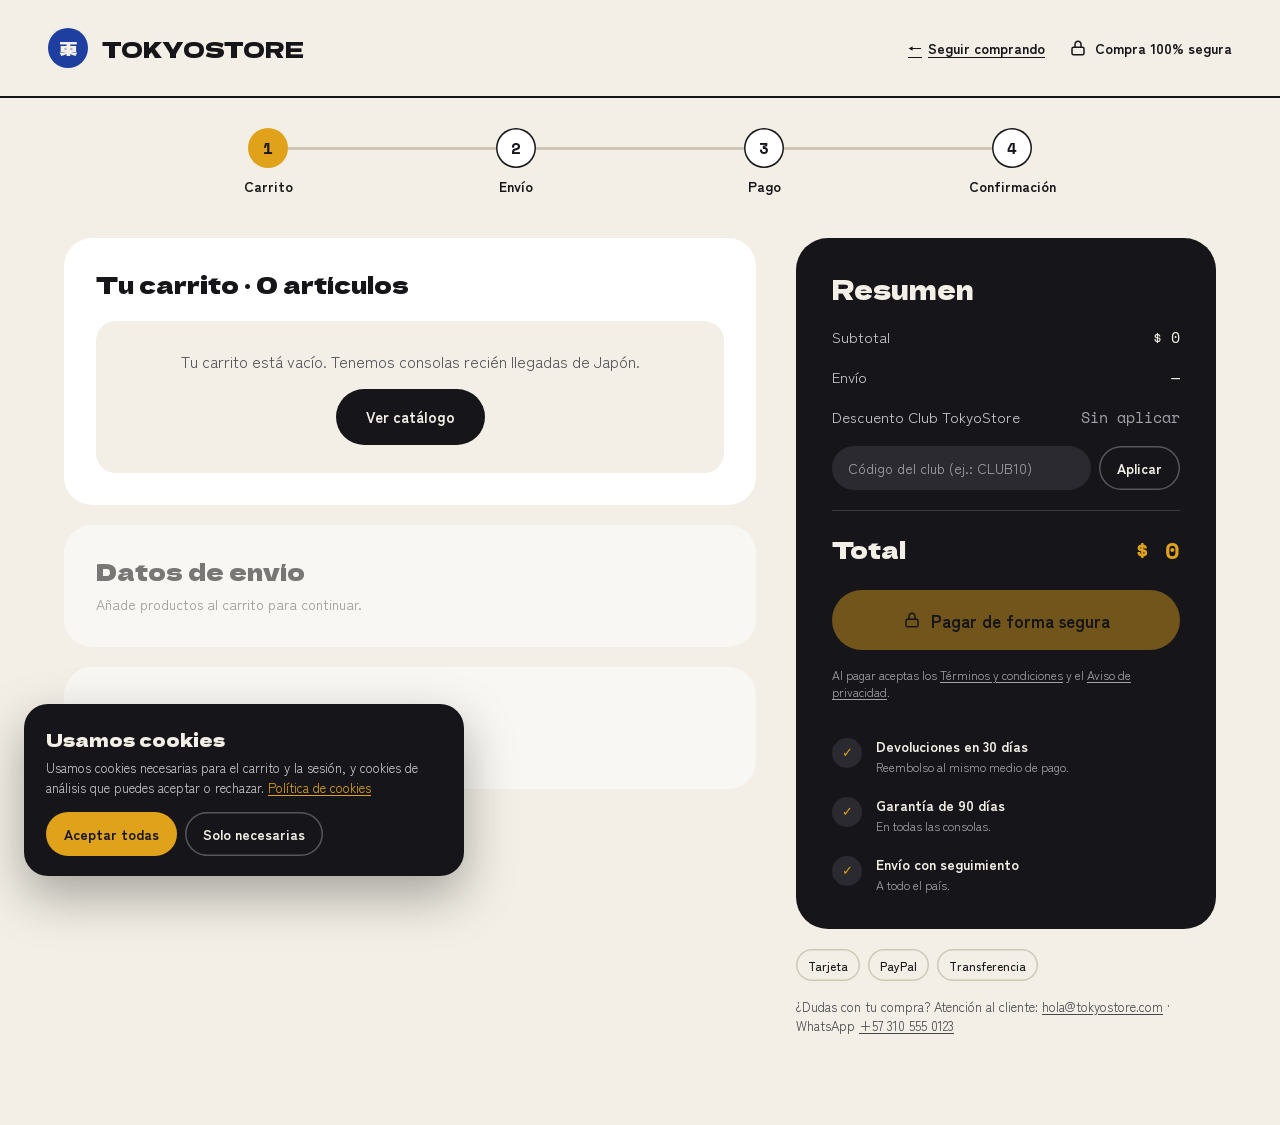
==== carrito.html @ 381a0650 "TokyoStore: sitio web a partir del diseño de Figma Páginas de inicio, producto, carrito con pago en " ====
<!doctype html>
<html lang="es-CO">
<head>
<meta charset="utf-8">
<meta name="viewport" content="width=device-width, initial-scale=1">
<title>Carrito y pago seguro · TokyoStore</title>
<meta name="description" content="Revisa tu carrito y paga de forma segura con tarjeta, PayPal o transferencia.">
<meta name="theme-color" content="#F3EFE6">
<meta property="og:title" content="Carrito y pago seguro · TokyoStore">
<meta property="og:description" content="Revisa tu carrito y paga de forma segura con tarjeta, PayPal o transferencia.">
<meta property="og:type" content="website">
<meta property="og:locale" content="es_CO">
<link rel="icon" href="assets/img/favicon.svg" type="image/svg+xml">
<link rel="preconnect" href="https://fonts.googleapis.com">
<link rel="preconnect" href="https://fonts.gstatic.com" crossorigin>
<link rel="stylesheet" href="https://fonts.googleapis.com/css2?family=Dela+Gothic+One&family=Space+Mono:wght@400;700&family=Zen+Kaku+Gothic+New:wght@400;500;700&display=swap">
<link rel="stylesheet" href="assets/css/styles.css">
<script src="assets/js/data.js" defer></script>
<script src="assets/js/app.js" defer></script>
<script src="assets/js/checkout.js" defer></script>

</head>
<body data-page="carrito">
<a class="skip-link" href="#main">Saltar al contenido</a>
<svg xmlns="http://www.w3.org/2000/svg" style="display:none" aria-hidden="true">
<symbol id="i-bolt" viewBox="0 0 28 28"><path d="M15.1667 2.3335L4.66666 16.3335H12.8333L11.6667 25.6668L22.1667 11.6668H14L15.1667 2.3335Z" stroke="currentColor" stroke-width="2.33333" stroke-linecap="round" stroke-linejoin="round"/></symbol>
<symbol id="i-camera" viewBox="0 0 34 34"><path d="M5.66663 11.3333H9.91663L12.75 7.08325H21.25L24.0833 11.3333H28.3333V26.9166H5.66663V11.3333Z" stroke="currentColor" stroke-width="2.26667" stroke-linecap="round" stroke-linejoin="round"/>
<path d="M17 24.0833C20.1297 24.0833 22.6667 21.5463 22.6667 18.4167C22.6667 15.2871 20.1297 12.75 17 12.75C13.8704 12.75 11.3334 15.2871 11.3334 18.4167C11.3334 21.5463 13.8704 24.0833 17 24.0833Z" stroke="currentColor" stroke-width="2.26667" stroke-linecap="round" stroke-linejoin="round"/></symbol>
<symbol id="i-card" viewBox="0 0 24 24"><path d="M20 5H4C2.89543 5 2 5.89543 2 7V17C2 18.1046 2.89543 19 4 19H20C21.1046 19 22 18.1046 22 17V7C22 5.89543 21.1046 5 20 5Z" stroke="currentColor" stroke-width="2" stroke-linecap="round" stroke-linejoin="round"/>
<path d="M2 10H22" stroke="currentColor" stroke-width="2" stroke-linecap="round" stroke-linejoin="round"/></symbol>
<symbol id="i-cart" viewBox="0 0 22 22"><path d="M2.75 3.66666H4.58333L6.78333 13.9333C6.82619 14.1435 6.94139 14.332 7.10888 14.466C7.27637 14.6 7.48555 14.671 7.7 14.6667H16.3167C16.5311 14.671 16.7403 14.6 16.9078 14.466C17.0753 14.332 17.1905 14.1435 17.2333 13.9333L19.25 7.33333H5.68333" stroke="currentColor" stroke-width="1.83333" stroke-linecap="round" stroke-linejoin="round"/>
<path d="M8.25001 19.6167C8.95877 19.6167 9.53334 19.0421 9.53334 18.3333C9.53334 17.6246 8.95877 17.05 8.25001 17.05C7.54124 17.05 6.96667 17.6246 6.96667 18.3333C6.96667 19.0421 7.54124 19.6167 8.25001 19.6167Z" stroke="currentColor" stroke-width="1.83333" stroke-linecap="round" stroke-linejoin="round"/>
<path d="M16.5 19.6167C17.2088 19.6167 17.7833 19.0421 17.7833 18.3333C17.7833 17.6246 17.2088 17.05 16.5 17.05C15.7912 17.05 15.2167 17.6246 15.2167 18.3333C15.2167 19.0421 15.7912 19.6167 16.5 19.6167Z" stroke="currentColor" stroke-width="1.83333" stroke-linecap="round" stroke-linejoin="round"/></symbol>
<symbol id="i-chat" viewBox="0 0 24 24"><path d="M21 11.9997C21.001 13.5801 20.5859 15.1328 19.7964 16.5018C19.0069 17.8707 17.8708 19.0077 16.5025 19.7983C15.1342 20.5889 13.5818 21.0053 12.0014 21.0055C10.4211 21.0058 8.8686 20.5899 7.5 19.7997L3 20.9997L4.2 16.4997C3.51175 15.3041 3.10757 13.9663 3.0187 12.5895C2.92983 11.2128 3.15864 9.83412 3.68745 8.55992C4.21627 7.28571 5.03093 6.15014 6.0685 5.24092C7.10608 4.3317 8.33878 3.67318 9.67138 3.31623C11.004 2.95929 12.4008 2.91347 13.7539 3.18232C15.1071 3.45118 16.3803 4.0275 17.4752 4.86677C18.5701 5.70604 19.4574 6.78579 20.0686 8.0226C20.6798 9.25941 20.9985 10.6202 21 11.9997Z" stroke="white" stroke-width="2" stroke-linecap="round" stroke-linejoin="round"/></symbol>
<symbol id="i-check-sm" viewBox="0 0 14 14"><path d="M11.6666 3.5L5.24998 9.91667L2.33331 7" stroke="white" stroke-width="1.75" stroke-linecap="round" stroke-linejoin="round"/></symbol>
<symbol id="i-check" viewBox="0 0 28 28"><path d="M23.3333 7L10.5 19.8333L4.66666 14" stroke="currentColor" stroke-width="2.33333" stroke-linecap="round" stroke-linejoin="round"/></symbol>
<symbol id="i-chevron-down" viewBox="0 0 15 15"><path d="M3.89346 5.57717L7.45208 9.32717L11.2021 5.76856" stroke="currentColor" stroke-width="1.46222" stroke-linecap="round" stroke-linejoin="round"/></symbol>
<symbol id="i-chevron-right" viewBox="0 0 16 16"><path d="M6 4L10 8L6 12" stroke="currentColor" stroke-width="1.46667" stroke-linecap="round" stroke-linejoin="round"/></symbol>
<symbol id="i-clock" viewBox="0 0 24 24"><path d="M12 21C16.9706 21 21 16.9706 21 12C21 7.02944 16.9706 3 12 3C7.02944 3 3 7.02944 3 12C3 16.9706 7.02944 21 12 21Z" stroke="white" stroke-width="2" stroke-linecap="round" stroke-linejoin="round"/>
<path d="M12 7V12L15 14" stroke="white" stroke-width="2" stroke-linecap="round" stroke-linejoin="round"/></symbol>
<symbol id="i-lock" viewBox="0 0 24 24"><path d="M18 11H6C4.89543 11 4 11.8954 4 13V19C4 20.1046 4.89543 21 6 21H18C19.1046 21 20 20.1046 20 19V13C20 11.8954 19.1046 11 18 11Z" stroke="currentColor" stroke-width="2" stroke-linecap="round" stroke-linejoin="round"/>
<path d="M8 11V7C8 5.93913 8.42143 4.92172 9.17157 4.17157C9.92172 3.42143 10.9391 3 12 3C13.0609 3 14.0783 3.42143 14.8284 4.17157C15.5786 4.92172 16 5.93913 16 7V11" stroke="currentColor" stroke-width="2" stroke-linecap="round" stroke-linejoin="round"/></symbol>
<symbol id="i-mail" viewBox="0 0 24 24"><path d="M4 4H20V20H4V4Z" stroke="white" stroke-width="2" stroke-linecap="round" stroke-linejoin="round"/>
<path d="M4 6L12 13L20 6" stroke="white" stroke-width="2" stroke-linecap="round" stroke-linejoin="round"/></symbol>
<symbol id="i-menu" viewBox="0 0 20 20"><path d="M3.3335 5H16.6668M3.3335 10H16.6668M3.3335 15H16.6668" stroke="currentColor" stroke-width="1.83333" stroke-linecap="round" stroke-linejoin="round"/></symbol>
<symbol id="i-pin" viewBox="0 0 24 24"><path d="M12 21C12 21 5 14.8 5 10C5 8.14348 5.7375 6.36301 7.05025 5.05025C8.36301 3.7375 10.1435 3 12 3C13.8565 3 15.637 3.7375 16.9497 5.05025C18.2625 6.36301 19 8.14348 19 10C19 14.8 12 21 12 21Z" stroke="white" stroke-width="2" stroke-linecap="round" stroke-linejoin="round"/>
<path d="M12 12.5C13.3807 12.5 14.5 11.3807 14.5 10C14.5 8.61929 13.3807 7.5 12 7.5C10.6193 7.5 9.5 8.61929 9.5 10C9.5 11.3807 10.6193 12.5 12 12.5Z" stroke="white" stroke-width="2" stroke-linecap="round" stroke-linejoin="round"/></symbol>
<symbol id="i-return" viewBox="0 0 24 24"><path d="M3 12.0001C2.99812 14.0611 3.70371 16.0604 4.99883 17.6637C6.29395 19.267 8.10013 20.3772 10.1155 20.8088C12.1309 21.2404 14.2333 20.9671 16.0714 20.0348C17.9095 19.1024 19.3719 17.5674 20.2142 15.6863C21.0564 13.8052 21.2276 11.692 20.6989 9.69991C20.1703 7.7078 18.9739 5.9575 17.3098 4.74152C15.6457 3.52555 13.6146 2.91759 11.556 3.01926C9.4975 3.12093 7.53622 3.92607 6 5.3001" stroke="currentColor" stroke-width="2" stroke-linecap="round" stroke-linejoin="round"/>
<path d="M3 3V9H9" stroke="currentColor" stroke-width="2" stroke-linecap="round" stroke-linejoin="round"/></symbol>
<symbol id="i-search" viewBox="0 0 17 17"><path d="M7.79171 12.75C10.5301 12.75 12.75 10.5301 12.75 7.79167C12.75 5.05326 10.5301 2.83334 7.79171 2.83334C5.0533 2.83334 2.83337 5.05326 2.83337 7.79167C2.83337 10.5301 5.0533 12.75 7.79171 12.75Z" stroke="currentColor" stroke-width="1.55833" stroke-linecap="round"/>
<path d="M11.6875 11.6875L14.875 14.875" stroke="currentColor" stroke-width="1.55833" stroke-linecap="round"/></symbol>
<symbol id="i-shield" viewBox="0 0 21 26"><path d="M10.5 1.1665L19.8333 5.83317V12.8332C19.8333 18.6665 15.75 22.7498 10.5 24.4998C5.24999 22.7498 1.16666 18.6665 1.16666 12.8332V5.83317L10.5 1.1665Z" stroke="currentColor" stroke-width="2.33333" stroke-linecap="round" stroke-linejoin="round"/></symbol>
<symbol id="i-ship" viewBox="0 0 28 28"><path d="M2.33334 18.6665L25.6667 11.6665L21 20.9998H7L2.33334 18.6665Z" stroke="currentColor" stroke-width="2.33333" stroke-linecap="round" stroke-linejoin="round"/>
<path d="M10.5 11.6667V7H17.5V10.5" stroke="currentColor" stroke-width="2.33333" stroke-linecap="round" stroke-linejoin="round"/></symbol>
<symbol id="i-truck" viewBox="0 0 24 24"><path d="M1 7H14V17H1V7Z" stroke="currentColor" stroke-width="2" stroke-linecap="round" stroke-linejoin="round"/>
<path d="M14 11H18L21 14V17H14V11Z" stroke="currentColor" stroke-width="2" stroke-linecap="round" stroke-linejoin="round"/>
<path d="M6 20C7.10457 20 8 19.1046 8 18C8 16.8954 7.10457 16 6 16C4.89543 16 4 16.8954 4 18C4 19.1046 4.89543 20 6 20Z" stroke="currentColor" stroke-width="2" stroke-linecap="round" stroke-linejoin="round"/>
<path d="M17 20C18.1046 20 19 19.1046 19 18C19 16.8954 18.1046 16 17 16C15.8954 16 15 16.8954 15 18C15 19.1046 15.8954 20 17 20Z" stroke="currentColor" stroke-width="2" stroke-linecap="round" stroke-linejoin="round"/></symbol>
</svg>
<header class="co-header">
  <div class="co-header__bar">
    <a class="brand" href="index.html" aria-label="TokyoStore, ir al inicio"><span class="brand__badge" aria-hidden="true">東</span><span class="brand__name">TOKYOSTORE</span></a>
    <div class="co-header__right">
      <a class="co-back" href="index.html#catalogo"><span aria-hidden="true">←</span> Seguir comprando<span class="sr-only"> en el catálogo</span></a>
      <p class="co-secure"><svg class="icon" aria-hidden="true"><use href="#i-lock"></use></svg><span>Compra 100% segura</span></p>
    </div>
  </div>
</header>
<main id="main">
  <h1 class="sr-only">Carrito y pago seguro</h1>
  <ol class="co-steps" id="coSteps" aria-label="Progreso de la compra">
    <li class="co-step" data-step="1"><i>1</i>Carrito</li>
    <li class="co-step" data-step="2"><i>2</i>Envío</li>
    <li class="co-step" data-step="3"><i>3</i>Pago</li>
    <li class="co-step" data-step="4"><i>4</i>Confirmación</li>
  </ol>

  <div class="wrap co" id="checkout">
    <div class="co__main">
      <section class="panel" id="panelCart" aria-labelledby="cart-t">
        <h2 id="cart-t">Tu carrito · <span data-cart-label>0 artículos</span></h2>
        <div class="cart-list" id="cartList"></div>
        <div class="cart-empty" id="cartEmpty" hidden>
          <p>Tu carrito está vacío. Tenemos consolas recién llegadas de Japón.</p>
          <a class="btn btn-ink btn-lg" href="index.html#catalogo">Ver catálogo</a>
        </div>
      </section>

      <section class="panel panel--ship is-locked" id="panelShip" aria-labelledby="ship-t">
        <div class="ship-done">
          <span class="check-badge" aria-hidden="true">✓</span>
          <div class="ship-done__txt"><b id="shipSummary">Envío a:</b><span>Entrega estimada: <span data-cfg="entrega">2 a 5</span> días hábiles · con número de seguimiento</span></div>
          <button type="button" id="shipEdit">Editar</button>
        </div>
        <div class="ship-form-wrap">
          <h2 id="ship-t">Datos de envío</h2>
          <p class="panel__lockmsg">Añade productos al carrito para continuar.</p>
          <form class="panel__body" id="shipForm" novalidate>
            <div class="form-grid">
              <div class="field c3"><label for="s-name">Nombre completo</label><input class="input" id="s-name" name="nombre" autocomplete="name" required data-msg="Escribe tu nombre completo."></div>
              <div class="field c3"><label for="s-doc">Cédula o documento</label><input class="input" id="s-doc" name="documento" inputmode="numeric" pattern="[0-9]{6,12}" required data-msg="Escribe tu documento (solo números)."></div>
              <div class="field c3"><label for="s-email">Correo</label><input class="input" id="s-email" type="email" name="email" autocomplete="email" required></div>
              <div class="field c3"><label for="s-phone">Celular</label><input class="input" id="s-phone" type="tel" name="celular" autocomplete="tel" inputmode="tel" pattern="[+0-9 ]{10,16}" required data-msg="Escribe un celular válido, por ejemplo 310 555 0123."></div>
              <div class="field c4"><label for="s-addr">Dirección</label><input class="input" id="s-addr" name="direccion" autocomplete="street-address" placeholder="Calle, número, apartamento" required data-msg="Escribe la dirección de entrega."></div>
              <div class="field c2"><label for="s-city">Ciudad</label><input class="input" id="s-city" name="ciudad" autocomplete="address-level2" required data-msg="Escribe tu ciudad."></div>
              <div class="field c6"><label for="s-notes">Indicaciones para la entrega <span style="font-weight:400;color:var(--g55)">(opcional)</span></label><input class="input" id="s-notes" name="notas" placeholder="Ej.: dejar en portería"></div>
            </div>
            <button class="btn btn-ink btn-next" type="submit">Continuar al pago →</button>
          </form>
        </div>
      </section>

      <section class="panel is-locked" id="panelPay" aria-labelledby="pay-t">
        <h2 id="pay-t">Método de pago</h2>
        <p class="panel__lockmsg">Completa los datos de envío para elegir cómo pagar.</p>
        <form class="panel__body" id="payForm" novalidate>
          <fieldset style="border:0;padding:0;margin:0">
            <legend class="sr-only">Elige un método de pago</legend>
            <div class="pay-opts">
              <label class="pay-opt"><input type="radio" name="metodo" value="tarjeta" checked><span class="radio" aria-hidden="true"></span>Tarjeta de crédito o débito</label>
              <label class="pay-opt"><input type="radio" name="metodo" value="paypal"><span class="radio" aria-hidden="true"></span>PayPal</label>
              <label class="pay-opt"><input type="radio" name="metodo" value="transferencia"><span class="radio" aria-hidden="true"></span>Transferencia bancaria</label>
            </div>
          </fieldset>
          <div class="card-fields" id="cardFields">
            <div class="field full"><label for="p-num">Número de tarjeta</label><input class="input" id="p-num" name="numero" inputmode="numeric" autocomplete="cc-number" placeholder="0000 0000 0000 0000" required data-msg="Revisa el número de tu tarjeta." maxlength="23"></div>
            <div class="field name"><label for="p-name">Nombre en la tarjeta</label><input class="input" id="p-name" name="titular" autocomplete="cc-name" placeholder="Como aparece en la tarjeta" required data-msg="Escribe el nombre como aparece en la tarjeta."></div>
            <div class="field"><label for="p-exp">Vencimiento</label><input class="input" id="p-exp" name="vence" inputmode="numeric" autocomplete="cc-exp" placeholder="MM / AA" required data-msg="Escribe una fecha válida (MM / AA)." maxlength="7"></div>
            <div class="field"><label for="p-cvv">CVV</label><input class="input" id="p-cvv" name="cvv" inputmode="numeric" autocomplete="cc-csc" placeholder="•••" required pattern="[0-9]{3,4}" data-msg="Escribe los 3 o 4 dígitos." maxlength="4"></div>
            <div class="field full"><label for="p-cuotas">Cuotas</label><select class="input" id="p-cuotas" name="cuotas"><option>1 cuota</option><option>3 cuotas</option><option>6 cuotas</option><option>12 cuotas</option></select></div>
          </div>
          <div class="pay-alt" id="payPaypal" hidden><b>Pagarás con PayPal.</b>Al tocar “Pagar de forma segura” te llevaremos a PayPal para aprobar el pago y volverás aquí para ver la confirmación.</div>
          <div class="pay-alt" id="payTransfer" hidden><b>Transferencia bancaria.</b>Al confirmar te mostramos los datos de la cuenta de <span data-cfg="razonSocial">TokyoStore Retro S.A.S.</span>. Reservamos tus productos por 24 horas mientras recibimos el pago.</div>
          <p class="ssl-note"><svg class="icon" aria-hidden="true"><use href="#i-lock"></use></svg>Tus datos viajan cifrados (SSL) y TokyoStore no guarda el número completo de tu tarjeta.</p>
        </form>
      </section>
    </div>

    <aside class="summary" aria-labelledby="sum-t">
      <div class="summary__box on-dark">
        <h2 id="sum-t">Resumen</h2>
        <div class="sum-row"><span>Subtotal</span><span id="sumSub">$ 0</span></div>
        <div class="sum-row"><span>Envío</span><span id="sumShip">Gratis</span></div>
        <div class="sum-row" id="sumDiscRow"><span>Descuento Club TokyoStore</span><span id="sumDisc">– <span data-cfg="descuentoClub">10%</span></span></div>
        <form class="coupon" id="couponForm" novalidate>
          <label class="sr-only" for="coupon">Código de descuento</label>
          <input id="coupon" name="coupon" placeholder="Código del club (ej.: CLUB10)" autocomplete="off">
          <button class="btn" type="submit">Aplicar</button>
        </form>
        <p class="coupon-msg" id="couponMsg" role="status" aria-live="polite"></p>
        <div class="sum-total"><b>Total</b><span id="sumTotal">$ 0</span></div>
        <button class="btn btn-yellow btn-pay" type="button" id="payBtn"><svg class="icon" aria-hidden="true"><use href="#i-lock"></use></svg>Pagar de forma segura</button>
        <p class="form-msg" id="payMsg" role="status" aria-live="polite" style="color:var(--yellow)"></p>
        <small>Al pagar aceptas los <a href="legal.html#terminos">Términos y condiciones</a> y el <a href="legal.html#privacidad">Aviso de privacidad</a>.</small>
        <ul class="sum-perks">
          <li><i aria-hidden="true">✓</i><div><b>Devoluciones en <span data-cfg="diasDevolucion">30</span> días</b><span>Reembolso al mismo medio de pago.</span></div></li>
          <li><i aria-hidden="true">✓</i><div><b>Garantía de <span data-cfg="diasGarantia">90</span> días</b><span>En todas las consolas.</span></div></li>
          <li><i aria-hidden="true">✓</i><div><b>Envío con seguimiento</b><span>A todo el país.</span></div></li>
        </ul>
      </div>
      <p class="summary__pays" aria-label="Pagos aceptados"><span class="pay-pill">Tarjeta</span><span class="pay-pill">PayPal</span><span class="pay-pill">Transferencia</span></p>
      <p class="summary__help">¿Dudas con tu compra? Atención al cliente: <a data-href="correo" href="mailto:hola@tokyostore.com" data-cfg="correo">hola@tokyostore.com</a> · WhatsApp <a data-href="whatsapp" href="https://wa.me/573105550123" data-cfg="whatsapp">+57 310 555 0123</a></p>
    </aside>
  </div>

  <section class="wrap" id="confirmation" hidden>
    <div class="confirm">
      <div class="confirm__badge"><svg class="icon" aria-hidden="true"><use href="#i-check"></use></svg></div>
      <h1 tabindex="-1" id="confirmTitle">¡Gracias por tu compra!</h1>
      <p id="confirmText">Recibimos tu pedido. Te enviamos la confirmación a tu correo y, cuando despachemos, el número de seguimiento.</p>
      <div class="confirm__order"><span>NÚMERO DE PEDIDO</span><b id="orderNo">TS-000000</b></div>
      <div class="pay-alt" id="confirmTransfer" hidden style="text-align:left;margin-top:20px"></div>
      <div class="btns"><a class="btn btn-ink" href="index.html">Volver al inicio</a><a class="btn btn-outline" href="faq.html#envios">¿Cómo sigo mi pedido?</a></div>
      <p class="demo-note">Prototipo académico: no se realizó ningún cobro real.</p>
    </div>
  </section>
</main>

<div class="toast" id="toast" role="status" aria-live="polite"></div>
<section class="cookies" id="cookies" aria-label="Aviso de cookies">
  <h2>Usamos cookies</h2>
  <p>Usamos cookies necesarias para el carrito y la sesión, y cookies de análisis que puedes aceptar o rechazar. <a href="legal.html#cookies">Política de cookies</a></p>
  <div class="cookies__actions"><button class="btn btn-yellow" type="button" data-cookies="todas">Aceptar todas</button><button class="btn btn-ghost" type="button" data-cookies="necesarias">Solo necesarias</button></div>
</section>
</body>
</html>
---- assets/css/styles.css ----
/* =========================================================================
   TokyoStore — estilos
   Medidas y colores tomados del Figma "TokyoStore — Página de inicio".
   Escritorio: 1440 px de referencia · Móvil: 390 px de referencia.
   ========================================================================= */

:root {
  --ink: #16161A;
  --paper: #F3EFE6;
  --paper-2: #FBFAF6;
  --white: #FFFFFF;
  --red: #8C2B22;
  --blue: #1E3FA0;
  --yellow: #E0A21B;
  --green: #2F8F4E;
  --g2a: #2A2A30;
  --g3a: #3A3A40;
  --g45: #45454C;
  --g55: #55555C;
  --g6e: #6E6E75;
  --g8a: #8A8A90;
  --gA3: #A3A3AB;
  --gB5: #B5B5BD;
  --gC9: #C9C9CF;
  --line: #D8D1C1;
  --line-2: #CFC8B8;
  --line-3: #E5E0D4;

  --f-display: 'Dela Gothic One', 'Hiragino Sans', 'Yu Gothic', sans-serif;
  --f-body: 'Zen Kaku Gothic New', 'Hiragino Sans', 'Yu Gothic', system-ui, sans-serif;
  --f-mono: 'Space Mono', ui-monospace, 'SFMono-Regular', Menlo, monospace;

  --gutter: 64px;
  --max: 1440px;
}

*, *::before, *::after { box-sizing: border-box; }
html { -webkit-text-size-adjust: 100%; scroll-behavior: smooth; scroll-padding-top: 24px; }
@media (prefers-reduced-motion: reduce) { html { scroll-behavior: auto; } }
body {
  margin: 0;
  background: var(--paper);
  color: var(--ink);
  font-family: var(--f-body);
  font-size: 16px;
  line-height: 1.5;
  -webkit-font-smoothing: antialiased;
  overflow-x: hidden;
}
img, svg { display: block; max-width: 100%; }
a { color: inherit; text-decoration: none; }
button, input, select, textarea { font: inherit; color: inherit; }
button { cursor: pointer; background: none; border: 0; padding: 0; }
h1, h2, h3, h4, p, ul, ol, figure, dl, dd { margin: 0; }
ul, ol { padding: 0; list-style: none; }
.icon { width: 1em; height: 1em; flex: none; fill: none; }

:focus-visible { outline: 3px solid var(--blue); outline-offset: 3px; border-radius: 6px; }
.on-dark :focus-visible, .footer :focus-visible { outline-color: var(--yellow); }

.sr-only {
  position: absolute !important; width: 1px; height: 1px; padding: 0; margin: -1px;
  overflow: hidden; clip: rect(0 0 0 0); white-space: nowrap; border: 0;
}
.skip-link {
  position: absolute; left: 16px; top: -60px; z-index: 200;
  background: var(--ink); color: var(--paper); padding: 12px 18px; border-radius: 999px;
  font-weight: 700; font-size: 14px; transition: top .2s;
}
.skip-link:focus { top: 12px; }

.wrap { width: 100%; max-width: var(--max); margin: 0 auto; padding-left: var(--gutter); padding-right: var(--gutter); }

/* Tipografía base ------------------------------------------------------- */
.eyebrow {
  font-family: var(--f-mono); font-size: 12px; line-height: 18px; letter-spacing: .3em;
  color: var(--red); text-transform: uppercase;
}
.display { font-family: var(--f-display); font-weight: 400; letter-spacing: 0; }
.h-xl { font-family: var(--f-display); font-weight: 400; font-size: 52px; line-height: 75px; }
.h-lg { font-family: var(--f-display); font-weight: 400; font-size: 48px; line-height: 52px; }
.mono { font-family: var(--f-mono); }

/* Botones ---------------------------------------------------------------- */
.btn {
  display: inline-flex; align-items: center; justify-content: center; gap: 8px;
  min-height: 44px; padding: 0 18px; border-radius: 999px;
  font-family: var(--f-body); font-weight: 700; font-size: 14px; line-height: 20px;
  white-space: nowrap; transition: transform .15s ease, background-color .15s ease, color .15s ease, box-shadow .15s ease;
  -webkit-tap-highlight-color: transparent;
}
.btn:active { transform: translateY(1px) scale(.98); }
.btn-ink { background: var(--ink); color: var(--paper); }
.btn-ink:hover { background: #2c2c33; }
.btn-paper { background: var(--paper); color: var(--ink); }
.btn-paper:hover { background: #fff; }
.btn-red { background: var(--red); color: #fff; }
.btn-red:hover { background: #a3352b; }
.btn-blue { background: var(--blue); color: #fff; }
.btn-blue:hover { background: #2a4db8; }
.btn-yellow { background: var(--yellow); color: var(--ink); }
.btn-yellow:hover { background: #ecb033; }
.btn-green { background: var(--green); color: #fff; }
.btn-green:hover { background: #37a35a; }
.btn-outline { box-shadow: inset 0 0 0 2px var(--ink); color: var(--ink); }
.btn-outline:hover { background: var(--ink); color: var(--paper); }
.btn-lg { min-height: 56px; padding: 0 30px; font-size: 15px; line-height: 22px; }
.btn[disabled], .btn[aria-disabled="true"] { opacity: .45; pointer-events: none; }

/* Pastillas pequeñas ------------------------------------------------------ */
.tag {
  display: inline-flex; align-items: center; height: 26px; padding: 0 10px; border-radius: 999px;
  background: var(--ink); color: var(--paper);
  font-family: var(--f-mono); font-size: 11px; line-height: 16px; letter-spacing: .12em;
}
.pay-pill {
  display: inline-flex; align-items: center; height: 32px; padding: 0 12px; border-radius: 999px;
  box-shadow: inset 0 0 0 1.5px var(--line-2); font-size: 12px; line-height: 17px; font-weight: 500;
}

/* =========================================================================
   TICKER
   ========================================================================= */
.ticker { background: var(--red); color: var(--paper); height: 40px; overflow: hidden; display: flex; align-items: center; }
.ticker__track { display: flex; width: max-content; animation: ticker 48s linear infinite; }
.ticker__item {
  flex: none; padding-left: 24px; white-space: nowrap;
  font-family: var(--f-mono); font-size: 12px; line-height: 18px; letter-spacing: .18em;
}
.ticker:hover .ticker__track { animation-play-state: paused; }
@keyframes ticker { to { transform: translateX(-50%); } }
@media (prefers-reduced-motion: reduce) { .ticker__track { animation: none; } }

/* =========================================================================
   HEADER
   ========================================================================= */
.header { background: var(--paper); position: relative; z-index: 40; }
.header__bar { height: 96px; display: flex; align-items: center; padding: 0 48px; max-width: var(--max); margin: 0 auto; }
.brand { display: flex; align-items: center; gap: 14px; flex: none; }
.brand__badge {
  width: 46px; height: 46px; border-radius: 50%; background: var(--blue); color: var(--paper);
  display: grid; place-items: center; font-family: var(--f-display); font-size: 22px; line-height: 1;
}
.brand__text { display: flex; flex-direction: column; }
.brand__name { font-family: var(--f-display); font-size: 26px; line-height: 30px; letter-spacing: 0; }
.brand__kana { font-family: var(--f-mono); font-size: 10px; line-height: 15px; letter-spacing: .34em; color: var(--g45); margin-left: 2px; }

.nav {
  margin-left: 74px; display: flex; gap: 4px; padding: 6px; background: #fff; border-radius: 999px;
  box-shadow: 0 2px 0 0 var(--ink);
}
.nav a {
  height: 44px; padding: 0 16px; border-radius: 999px; display: inline-flex; align-items: center;
  font-weight: 700; font-size: 14px; line-height: 20px; transition: background-color .15s, color .15s;
}
.nav a:hover { background: var(--paper); }
.nav a[aria-current="page"], .nav a.is-active { background: var(--ink); color: var(--paper); }
.nav a.nav__sale { color: var(--red); }
.nav a.nav__sale.is-active { color: var(--paper); }

.header__right { margin-left: auto; display: flex; align-items: center; gap: 12px; }
.search { position: relative; }
.search__box {
  width: 160px; height: 48px; border-radius: 24px; background: #fff; box-shadow: inset 0 0 0 1.5px var(--ink);
  display: flex; align-items: center; gap: 9px; padding: 0 16px; transition: width .2s ease;
}
.search__box:focus-within { width: 240px; }
.search__box .icon { width: 17px; height: 17px; color: var(--ink); }
.search__input { border: 0; outline: 0; background: transparent; width: 100%; min-width: 0; font-size: 14px; line-height: 20px; padding: 0; }
.search__input::placeholder { color: var(--g6e); }
.search__results {
  position: absolute; right: 0; top: calc(100% + 8px); width: 320px; background: #fff; border-radius: 20px;
  box-shadow: 0 18px 40px rgba(22,22,26,.18), 0 0 0 1.5px var(--ink); padding: 8px; display: none; z-index: 60;
}
.search__results.is-open { display: block; }
.search__hit { display: flex; align-items: center; gap: 12px; padding: 8px; border-radius: 14px; }
.search__hit:hover, .search__hit.is-focus { background: var(--paper); }
.search__hit img { width: 48px; height: 48px; object-fit: contain; background: var(--paper); border-radius: 10px; padding: 4px; }
.search__hit b { display: block; font-size: 14px; line-height: 18px; }
.search__hit span { font-family: var(--f-mono); font-size: 12px; color: var(--g55); }
.search__empty { padding: 12px; font-size: 14px; color: var(--g55); }
.search__all { display: block; text-align: center; padding: 10px; font-size: 13px; font-weight: 700; color: var(--blue); }

.header__club { height: 48px; padding: 0 20px; }
.cart-btn {
  position: relative; width: 52px; height: 52px; border-radius: 50%; background: var(--ink); color: var(--paper);
  display: grid; place-items: center; flex: none; transition: transform .15s;
}
.cart-btn .icon { width: 22px; height: 22px; }
.cart-btn:hover { transform: rotate(-6deg); }
.cart-count {
  position: absolute; top: -6px; right: -4px; min-width: 24px; height: 24px; padding: 0 6px; border-radius: 12px;
  background: var(--yellow); color: var(--ink); display: grid; place-items: center;
  font-family: var(--f-mono); font-weight: 700; font-size: 12px; line-height: 1;
}
.cart-count.bump { animation: bump .4s ease; }
@keyframes bump { 40% { transform: scale(1.35); } }

.icon-btn {
  width: 44px; height: 44px; border-radius: 50%; background: #fff; color: var(--ink);
  display: none; place-items: center; flex: none; position: relative;
}
.icon-btn .icon { width: 20px; height: 20px; }
.icon-btn--ink { background: var(--ink); color: var(--paper); }
.icon-btn .cart-count { top: -4px; right: -4px; min-width: 20px; height: 20px; font-size: 11px; }

/* Menú móvil (panel) */
.drawer { position: fixed; inset: 0; z-index: 120; display: none; }
.drawer.is-open { display: block; }
.drawer__scrim { position: absolute; inset: 0; background: rgba(22,22,26,.5); animation: fade .2s ease; }
.drawer__panel {
  position: absolute; right: 0; top: 0; bottom: 0; width: min(360px, 88vw); background: var(--paper);
  padding: 20px; display: flex; flex-direction: column; gap: 8px; overflow-y: auto;
  animation: slidein .25s ease; border-radius: 28px 0 0 28px;
}
.drawer__head { display: flex; align-items: center; justify-content: space-between; margin-bottom: 12px; }
.drawer__close { width: 44px; height: 44px; border-radius: 50%; background: #fff; display: grid; place-items: center; font-size: 24px; line-height: 1; }
.drawer__links a {
  display: flex; align-items: center; justify-content: space-between; height: 52px; padding: 0 18px;
  border-radius: 999px; background: #fff; margin-bottom: 8px; font-weight: 700; font-size: 16px;
}
.drawer__links a .icon { width: 16px; height: 16px; color: var(--gA3); }
.drawer__links a.nav__sale { color: var(--red); }
.drawer__small { margin-top: 12px; display: grid; gap: 6px; }
.drawer__small a { font-size: 14px; color: var(--g45); padding: 6px 4px; }
@keyframes fade { from { opacity: 0; } }
@keyframes slidein { from { transform: translateX(40px); opacity: 0; } }

/* Buscador móvil */
.msearch { position: fixed; inset: 0; z-index: 120; background: var(--paper); display: none; flex-direction: column; padding: 16px 20px; gap: 12px; }
.msearch.is-open { display: flex; }
.msearch__row { display: flex; gap: 8px; align-items: center; }
.msearch .search__box { width: 100%; flex: 1; }
.msearch .search__results { position: static; width: auto; display: block; box-shadow: none; background: transparent; padding: 0; }

/* =========================================================================
   HERO
   ========================================================================= */
.hero { position: relative; height: 760px; overflow: hidden; background: var(--paper); }
.hero__inner { position: relative; height: 100%; max-width: var(--max); margin: 0 auto; }
.hero__kata {
  position: absolute; left: 36px; top: 10px; margin: 0; white-space: nowrap; pointer-events: none; user-select: none;
  font-family: var(--f-display); font-size: 220px; line-height: 319px; color: transparent;
  -webkit-text-stroke: 2px var(--line);
}
.hero__art { position: absolute; right: 0; top: 0; width: 740px; height: 743px; transform-origin: 100% 40%; }
.hero__sun { position: absolute; left: 60px; top: 70px; width: 560px; height: 560px; border-radius: 50%; background: var(--blue); }
.hero__lines { position: absolute; left: 0; right: 0; top: 330px; }
.hero__lines::before, .hero__lines::after { content: ''; position: absolute; left: 0; right: 0; height: 3px; }
.hero__lines::before { top: 0; background: rgba(243,239,230,.6); }
.hero__lines::after { top: 16px; background: rgba(243,239,230,.4); }
.hero__photo {
  position: absolute; left: 142px; top: 199px; width: 468px; height: 328px; transform: rotate(-4deg);
  background: var(--paper-2); border: 6px solid #fff; border-radius: 22px;
  box-shadow: 0 30px 60px rgba(22,22,26,.28); overflow: hidden;
}
.hero__photo img { position: absolute; left: 29px; top: 22px; width: 398px; height: 248px; object-fit: contain; border-radius: 8px; transition: opacity .35s ease, transform .35s ease; }
.hero__caption { position: absolute; left: 32px; top: 284px; font-family: var(--f-mono); font-size: 11px; line-height: 16px; letter-spacing: .14em; color: #6E685C; }
.stamp {
  position: absolute; border-radius: 50%; background: var(--yellow); color: var(--ink);
  display: flex; flex-direction: column; align-items: center; justify-content: center; text-align: center;
}
.hero__stamp { left: 36px; top: 450px; width: 150px; height: 150px; transform: rotate(-14deg); box-shadow: 0 10px 0 rgba(22,22,26,.18); }
.hero__stamp::before { content: ''; position: absolute; inset: 11px; border: 2px dashed var(--ink); border-radius: 50%; }
.stamp__jp { font-family: var(--f-display); font-size: 30px; line-height: 43px; }
.stamp__en { font-family: var(--f-mono); font-weight: 700; font-size: 10px; line-height: 15px; letter-spacing: .16em; margin-top: 2px; }
.hero__vertical {
  position: absolute; right: 30px; top: 96px; writing-mode: vertical-rl; text-orientation: upright;
  font-family: var(--f-display); font-size: 28px; line-height: 40px; letter-spacing: 3px; transition: opacity .35s;
}

.hero__content { position: absolute; left: var(--gutter); top: 130px; width: 720px; z-index: 2; }
.hero__slogan { display: flex; align-items: center; gap: 14px; height: 32px; }
.hero__slogan-jp { font-family: var(--f-display); font-size: 22px; line-height: 32px; color: var(--red); }
.hero__slogan-rule { width: 28px; height: 2px; background: var(--ink); }
.hero__slogan-es { font-weight: 700; font-size: 19px; line-height: 28px; }
.hero__pill {
  margin-top: 28px; display: inline-flex; align-items: center; height: 34px; padding: 0 16px; border-radius: 999px;
  background: var(--blue); color: #fff; font-family: var(--f-mono); font-size: 12px; line-height: 18px; letter-spacing: .2em;
}
.hero__title { margin-top: 22px; font-family: var(--f-display); font-weight: 400; font-size: 68px; line-height: 72px; letter-spacing: -.01em; }
.hero__title span { display: block; white-space: nowrap; }
.hero__title .l2 { color: var(--blue); }
.hero__text { margin-top: 30px; width: 460px; font-size: 18px; line-height: 30px; color: var(--g3a); }
.hero__ctas { margin-top: 30px; display: flex; gap: 12px; }
.hero__ctas .btn-outline { padding: 0 26px; }
.hero__slides { position: absolute; left: var(--gutter); top: 640px; display: flex; gap: 32px; z-index: 2; }
.slide-tab { display: flex; flex-direction: column; gap: 10px; text-align: left; }
.slide-tab__row { display: flex; align-items: baseline; gap: 10px; }
.slide-tab__n { font-family: var(--f-mono); font-weight: 700; font-size: 12px; line-height: 18px; }
.slide-tab__name { font-weight: 700; font-size: 14px; line-height: 20px; color: rgba(22,22,26,.55); transition: color .2s; }
.slide-tab__bar { height: 4px; width: 48px; border-radius: 2px; background: var(--line-2); position: relative; overflow: hidden; transition: width .3s ease; }
.slide-tab__bar::after { content: ''; position: absolute; inset: 0; background: var(--blue); transform: scaleX(0); transform-origin: left; }
.slide-tab[aria-selected="true"] .slide-tab__name { color: var(--ink); }
.slide-tab[aria-selected="true"] .slide-tab__bar { width: 120px; }
.slide-tab[aria-selected="true"] .slide-tab__bar::after { transform: scaleX(1); }
.hero.is-autoplay .slide-tab[aria-selected="true"] .slide-tab__bar::after { animation: grow 7s linear forwards; }
@keyframes grow { from { transform: scaleX(0); } to { transform: scaleX(1); } }
.hero__stripes { position: absolute; left: 0; right: 0; bottom: 0; height: 17px; z-index: 3;
  background: linear-gradient(var(--red) 0 3px, var(--paper) 3px 7px, var(--blue) 7px 17px); }
.is-swapping .hero__photo img, .is-swapping .hero__vertical, .is-swapping .hero__text, .is-swapping .hero__title { opacity: 0; }
.hero__title, .hero__text { transition: opacity .3s ease; }

/* =========================================================================
   LANDING PAGE · CLUB (barra)
   ========================================================================= */
.lead { padding: 22px 0; }
.lead__bar {
  position: relative; background: var(--red); color: var(--paper); border-radius: 53px; min-height: 106px;
  display: flex; align-items: center; gap: 18px; padding: 16px 16px 16px 16px;
}
.lead__badge {
  width: 74px; height: 74px; border-radius: 50%; background: var(--yellow); color: var(--ink); flex: none;
  display: grid; place-items: center; font-family: var(--f-display); font-size: 30px; line-height: 1;
}
.lead__copy { flex: 1; min-width: 0; }
.lead__title { font-family: var(--f-display); font-weight: 400; font-size: 24px; line-height: 35px; }
.lead__text { font-size: 15px; line-height: 22px; margin-top: 3px; }
.lead__form { display: flex; gap: 12px; flex: none; }
.field-pill {
  width: 330px; height: 56px; border-radius: 28px; border: 0; background: #fff; padding: 0 24px;
  font-size: 15px; line-height: 22px; color: var(--ink); outline: 0;
}
.field-pill::placeholder { color: var(--g8a); }
.field-pill:focus { box-shadow: 0 0 0 3px var(--yellow); }
.lead__form .btn { height: 56px; padding: 0 26px; font-size: 15px; }
.lead__legal { position: absolute; right: 0; top: calc(100% + 10px); text-align: right; font-size: 11px; line-height: 16px; color: var(--g55); }
.lead__legal a, .legal-link { text-decoration: underline; text-underline-offset: 2px; }
.form-msg { font-size: 13px; line-height: 18px; margin-top: 6px; min-height: 0; }
.lead .form-msg { position: absolute; left: 108px; bottom: -26px; color: var(--ink); font-weight: 700; }
.form-msg.is-error { color: #B3261E; }
.form-msg.is-ok { color: var(--green); }

/* =========================================================================
   LO MÁS BUSCADO
   ========================================================================= */
.popular { height: 120px; display: flex; align-items: center; justify-content: center; gap: 12px; padding: 0 24px; }
.popular__label { display: flex; gap: 6px; padding-right: 10px; font-size: 13px; line-height: 19px; }
.popular__label b { font-weight: 700; }
.popular__label span { color: var(--red); font-weight: 500; }
.chip {
  height: 44px; padding: 0 20px; border-radius: 999px; background: #fff; display: inline-flex; align-items: center;
  font-weight: 500; font-size: 14px; line-height: 20px; white-space: nowrap; transition: background-color .15s, color .15s;
}
.chip:hover { background: var(--ink); color: var(--paper); }
.chip--sale { background: var(--red); color: #fff; font-weight: 700; }
.chip--sale:hover { background: #a3352b; }

/* =========================================================================
   MISIÓN Y VISIÓN
   ========================================================================= */
.about { padding: 72px 0; }
.about__grid { display: grid; grid-template-columns: 340px 454px 454px; gap: 32px; align-items: center; }
.about__intro .h-lg { margin-top: 18px; }
.about__intro .about__p { margin-top: 20px; font-size: 16px; line-height: 27px; color: var(--g3a); }
.about__rs { margin-top: 38px; }
.about__rs-label { font-family: var(--f-mono); font-size: 11px; line-height: 16px; letter-spacing: .2em; color: var(--red); }
.about__rs-name { font-family: var(--f-display); font-size: 20px; line-height: 29px; margin-top: 4px; }
.mv-card { position: relative; height: 496px; border-radius: 36px; padding: 44px 44px; overflow: hidden; color: var(--paper); }
.mv-card--mision { background: var(--blue); }
.mv-card--vision { background: var(--ink); border-radius: 36px 36px 36px 200px; padding-left: 56px; }
.mv-card__badge {
  width: 72px; height: 72px; border-radius: 50%; display: grid; place-items: center;
  font-family: var(--f-display); font-size: 30px; line-height: 1; color: var(--ink); position: relative; z-index: 1;
}
.mv-card--mision .mv-card__badge { background: var(--paper); }
.mv-card--vision .mv-card__badge { background: var(--yellow); }
.mv-card h3 { position: relative; z-index: 1; margin-top: 22px; font-family: var(--f-display); font-weight: 400; font-size: 34px; line-height: 49px; }
.mv-card p { position: relative; z-index: 1; margin-top: 9px; width: 366px; max-width: 100%; font-size: 18px; line-height: 31px; }
.mv-card__ghost {
  position: absolute; left: -46px; top: 300px; font-family: var(--f-display); font-size: 260px; line-height: 376px;
  color: rgba(243,239,230,.1); white-space: nowrap; pointer-events: none; user-select: none;
}
.mv-card__sun { position: absolute; left: 298px; top: 36px; width: 120px; height: 120px; border-radius: 50%; background: var(--red); }

/* =========================================================================
   CATÁLOGO
   ========================================================================= */
.catalog { padding: 56px 0 90px; }
.catalog__head { display: flex; justify-content: space-between; align-items: flex-end; gap: 24px; }
.catalog__title { font-family: var(--f-display); font-weight: 400; font-size: 64px; line-height: 93px; margin-top: 10px; }
.tabs { display: flex; gap: 4px; padding: 6px; background: #fff; border-radius: 999px; margin-bottom: 4px; }
.tab {
  height: 48px; padding: 0 22px; border-radius: 999px; font-weight: 700; font-size: 14px; line-height: 20px;
  display: inline-flex; align-items: center; transition: background-color .15s, color .15s;
}
.tab:hover { background: var(--paper); }
.tab[aria-selected="true"] { background: var(--ink); color: var(--paper); }
.tab .jp { margin-left: 4px; }

.catalog__filter { display: none; align-items: center; gap: 10px; margin-top: 18px; font-size: 14px; }
.catalog__filter.is-on { display: flex; }
.catalog__filter b { font-weight: 700; }
.catalog__filter button { display: inline-flex; align-items: center; gap: 6px; height: 36px; padding: 0 14px; border-radius: 999px; background: var(--ink); color: var(--paper); font-weight: 700; font-size: 13px; }

.grid {
  margin-top: 28px; display: grid; grid-template-columns: repeat(4, 1fr); grid-auto-rows: 380px; gap: 24px;
  grid-auto-flow: dense;
}
.catalog__empty { display: none; margin-top: 28px; padding: 40px; border-radius: 28px; background: #fff; text-align: center; }
.catalog__empty.is-on { display: block; }
.catalog__empty h3 { font-family: var(--f-display); font-weight: 400; font-size: 24px; line-height: 35px; }
.catalog__empty p { margin-top: 8px; color: var(--g55); }
.catalog__more { display: none; }

/* Tarjeta de producto */
.card {
  position: relative; border-radius: 28px; padding: 18px; background: var(--card-bg, #fff);
  display: grid; grid-template-rows: 232px 1fr; row-gap: 16px; overflow: hidden;
  transition: transform .2s ease, box-shadow .2s ease;
}
.card:hover { transform: translateY(-4px); box-shadow: 0 16px 30px rgba(22,22,26,.12); }
.card__photo { position: relative; border-radius: 20px; background: rgba(255,255,255,.6); overflow: hidden; display: grid; place-items: center; }
.card__circle { position: absolute; left: 50%; top: 31px; width: 170px; height: 170px; margin-left: -85px; border-radius: 50%; background: var(--card-circle); }
.card__img { position: relative; max-width: 230px; max-height: 181px; width: auto; height: auto; object-fit: contain; filter: drop-shadow(0 16px 12px rgba(22,22,26,.22)); transition: transform .3s ease; }
.card:hover .card__img { transform: scale(1.04) rotate(-1deg); }
.card__img--cover { max-width: 170px; max-height: 190px; border-radius: 6px; transform: rotate(-3deg); filter: drop-shadow(0 16px 15px rgba(22,22,26,.32)); }
.card:hover .card__img--cover { transform: rotate(-5deg) scale(1.03); }
.card__img--round { width: 190px; height: 190px; max-width: none; max-height: none; border-radius: 50%; object-fit: cover; box-shadow: 0 0 0 6px #fff; filter: none; }
.card__tag { position: absolute; left: 14px; top: 14px; }
.card__kana {
  position: absolute; right: 14px; top: 14px; writing-mode: vertical-rl; text-orientation: upright;
  font-family: var(--f-display); font-size: 15px; line-height: 22px; letter-spacing: 2px; color: rgba(22,22,26,.85);
}
.card__body { display: grid; grid-template-columns: 1fr auto; grid-template-rows: auto 1fr; column-gap: 12px; min-height: 0; }
.card__info { grid-row: 1 / 3; min-width: 0; }
.card__cat { font-family: var(--f-mono); font-size: 11px; line-height: 16px; letter-spacing: .14em; color: var(--red); }
.card__name { margin-top: 4px; font-weight: 700; font-size: 17px; line-height: 20px; }
.card__name a::after { content: ''; position: absolute; inset: 0; z-index: 1; border-radius: 28px; }
.card__desc { margin-top: 6px; font-size: 13px; line-height: 19px; color: var(--g55); }
.card__price {
  align-self: start; justify-self: end; display: inline-flex; flex-direction: column; align-items: flex-end; margin-top: -4px;
  padding: 4px 10px; border-radius: 6px; background: var(--paper); color: var(--ink); transform: rotate(-3deg);
  font-family: var(--f-mono); font-weight: 700; font-size: 13px; line-height: 19px; white-space: nowrap;
}
.card__price s { font-weight: 400; font-size: 11px; line-height: 14px; color: var(--g6e); }
.card__price--sale { background: var(--red); color: #fff; }
.card__price--sale s { color: rgba(255,255,255,.75); }
.card__add { align-self: end; justify-self: end; position: relative; z-index: 2; height: 44px; font-size: 13px; line-height: 19px; }
.card .card__add { background: var(--ink); color: var(--paper); }
.card__region-m { display: none; }

/* Tarjeta destacada (Dreamcast) */
.card--featured { grid-column: span 2; grid-row: span 2; background: var(--ink); color: var(--paper); grid-template-rows: 614px 1fr; }
.card--featured .card__photo { background: var(--paper); }
.card--featured .card__circle { width: 420px; height: 420px; top: 97px; margin-left: -210px; }
.card--featured .card__img { max-width: 511px; max-height: 273px; width: 511px; }
.card--featured .card__kana { font-size: 26px; line-height: 38px; letter-spacing: 3px; right: 30px; }
.card--featured .card__cat { color: var(--yellow); }
.card--featured .card__name { font-size: 34px; line-height: 41px; }
.card--featured .card__desc { color: var(--gB5); }
.card--featured .card__add { background: var(--paper); color: var(--ink); }
.card--featured .card__add:hover { background: #fff; }
.card--featured .stamp {
  left: 34px; top: 461px; width: 110px; height: 110px; transform: rotate(-12deg); z-index: 1;
}
.card--featured .stamp .stamp__jp { font-size: 22px; line-height: 32px; }
.card--featured .stamp .stamp__en { font-size: 10px; letter-spacing: .14em; }
.card--featured:hover { box-shadow: 0 20px 40px rgba(22,22,26,.3); }

/* =========================================================================
   COMPRA SEGURA
   ========================================================================= */
.secure { background: #fff; padding: 72px 0 60px; }
.secure__head { display: flex; justify-content: space-between; align-items: flex-start; }
.secure__head .h-xl { margin-top: 10px; }
.seal {
  margin-top: 36px; display: flex; align-items: center; gap: 12px; width: 360px; height: 64px; padding: 10px;
  border-radius: 32px; background: var(--ink); color: var(--paper);
}
.seal__icon { width: 44px; height: 44px; border-radius: 50%; background: var(--yellow); color: var(--ink); display: grid; place-items: center; flex: none; }
.seal__icon .icon { width: 24px; height: 24px; }
.seal b { display: block; font-size: 15px; line-height: 22px; }
.seal p span { display: block; font-size: 12px; line-height: 17px; color: var(--gC9); }

.steps { position: relative; margin: 43px -104px 0; display: grid; grid-template-columns: repeat(4, 1fr); }
.steps::before { content: ''; position: absolute; left: calc(12.5% - 14px); right: calc(12.5% - 14px); top: 27px; height: 3px; background: var(--ink); }
.step { position: relative; display: flex; flex-direction: column; align-items: center; text-align: center; }
.step__n {
  width: 56px; height: 56px; border-radius: 50%; background: var(--paper); display: grid; place-items: center;
  font-family: var(--f-display); font-size: 22px; line-height: 1;
}
.step--on .step__n { background: var(--blue); color: var(--paper); }
.step b { margin-top: 14px; font-size: 17px; line-height: 25px; }
.step > span:not(.step__n) { margin-top: 3px; font-size: 14px; line-height: 20px; color: var(--g45); }

.policies { margin-top: 55px; display: grid; grid-template-columns: repeat(3, 1fr); gap: 24px; }
.policy { position: relative; min-height: 300px; border-radius: 28px; padding: 32px; display: flex; flex-direction: column; }
.policy--pay { background: var(--paper); }
.policy--ship { background: var(--blue); color: var(--paper); border-radius: 140px 28px 28px 28px; }
.policy--ret { background: var(--ink); color: var(--paper); }
.policy__icon { width: 52px; height: 52px; border-radius: 50%; display: grid; place-items: center; }
.policy__icon .icon { width: 24px; height: 24px; }
.policy--pay .policy__icon { background: var(--ink); color: var(--paper); }
.policy--ship .policy__icon { background: var(--paper); color: var(--ink); }
.policy--ret .policy__icon { background: var(--yellow); color: var(--ink); }
.policy__jp { position: absolute; right: 50px; top: 40px; font-family: var(--f-display); font-size: 14px; line-height: 20px; opacity: .6; }
.policy h3 { max-width: 320px; margin-top: 16px; font-family: var(--f-display); font-weight: 400; font-size: 22px; line-height: 32px; }
.policy ul { margin-top: 18px; display: grid; gap: 6px; }
.policy li { position: relative; padding-left: 22px; font-size: 14px; line-height: 20px; }
.policy li::before { content: '—'; position: absolute; left: 0; }
.policy__link { margin-top: auto; padding-top: 14px; font-weight: 700; font-size: 13px; line-height: 19px; color: var(--red); display: inline-flex; gap: 6px; }
.policy--ship .policy__link, .policy--ret .policy__link { color: var(--yellow); }
.policy__link:hover { text-decoration: underline; text-underline-offset: 3px; }

/* =========================================================================
   VENTAJA COMPETITIVA
   ========================================================================= */
.why { background: #fff; padding: 88px 0 80px; }
.why__head { display: flex; justify-content: space-between; align-items: flex-end; }
.why__head .h-xl { margin-top: 12px; line-height: 55px; }
.why__head > p { width: 420px; font-size: 16px; line-height: 27px; color: var(--g3a); margin-bottom: 4px; }
.why__body { margin-top: 72px; display: grid; grid-template-columns: 552px 704px; justify-content: space-between; align-items: start; }
.feats { display: grid; grid-template-columns: 250px 250px; column-gap: 46px; row-gap: 46px; padding-top: 30px; }
.feat__icon { width: 64px; height: 64px; border-radius: 50%; display: grid; place-items: center; color: var(--paper); }
.feat__icon .icon { width: 28px; height: 28px; }
.feat h3 { margin-top: 14px; font-weight: 700; font-size: 18px; line-height: 26px; }
.feat p { margin-top: 2px; font-size: 14px; line-height: 22px; color: var(--g45); }
.bg-blue { background: var(--blue); } .bg-red { background: var(--red); }
.bg-yellow { background: var(--yellow); color: var(--ink) !important; } .bg-ink { background: var(--ink); }

.compare { background: var(--paper); border-radius: 32px; padding: 40px 40px 34px; }
.compare table { width: 100%; border-collapse: collapse; }
.compare th { font-weight: 400; padding: 0 0 18px; border-bottom: 2px solid var(--ink); vertical-align: middle; }
.compare thead th:first-child { text-align: left; font-family: var(--f-mono); font-size: 12px; line-height: 18px; letter-spacing: .16em; color: var(--g55); }
.compare th.ts { font-family: var(--f-display); font-size: 18px; line-height: 26px; color: var(--blue); width: 190px; }
.compare th.mk { font-weight: 700; font-size: 14px; line-height: 20px; color: var(--g55); width: 190px; }
.compare td { height: 62px; border-bottom: 1px solid var(--line); font-size: 15px; line-height: 22px; }
.compare tr:last-child td { border-bottom: 0; }
.compare td:first-child { font-weight: 500; }
.compare td.ts { text-align: center; }
.compare td.ts span { display: inline-flex; align-items: center; gap: 8px; font-weight: 700; }
.compare td.ts i { width: 26px; height: 26px; border-radius: 50%; background: var(--blue); color: #fff; display: grid; place-items: center; }
.compare td.ts i .icon { width: 14px; height: 14px; }
.compare td.mk { text-align: center; font-size: 14px; line-height: 20px; color: var(--g6e); }

/* =========================================================================
   CASUAL RETRO
   ========================================================================= */
.casual { background: var(--paper-2); height: 720px; overflow: hidden; position: relative; }
.casual__inner { position: relative; height: 100%; max-width: var(--max); margin: 0 auto; display: grid; grid-template-columns: 780px 1fr; }
.casual__art { position: relative; height: 720px;
  background: linear-gradient(#E6EEF5 0 300px, #9DB9D6 300px 440px, #DCE7F0 440px 720px); }
.casual::before { content: ''; position: absolute; left: 0; top: 0; bottom: 0; width: calc(50% - 720px + 780px);
  background: linear-gradient(#E6EEF5 0 300px, #9DB9D6 300px 440px, #DCE7F0 440px 720px); }
.casual__arch { position: absolute; left: 150px; top: 120px; width: 440px; height: 460px; border-radius: 220px 220px 24px 24px; background: rgba(255,255,255,.6); }
.casual__arch img { position: absolute; left: 30px; top: 108px; width: 380px; height: 208px; object-fit: contain; }
.mini { position: absolute; border: 2px solid var(--ink); border-radius: 16px; overflow: hidden; }
.mini img { position: absolute; inset: 10px; width: calc(100% - 20px); height: calc(100% - 20px); border-radius: 8px; object-fit: contain; }
.mini--1 { left: 450px; top: 530px; width: 130px; height: 130px; transform: rotate(-9deg); background: #fff; }
.mini--1 img { object-fit: cover; }
.mini--2 { left: 544px; top: 537px; width: 130px; height: 130px; transform: rotate(-2deg); background: #C23A2B; }
.mini--3 { left: 637px; top: 547px; width: 130px; height: 130px; transform: rotate(6deg); background: var(--paper); }
.casual__copy { position: relative; padding: 80px 0 0 56px; }
.casual__date { position: absolute; right: 97px; top: 80px; font-family: var(--f-mono); font-size: 12px; line-height: 18px; color: var(--g45); }
.casual__title { margin-top: 32px; font-family: var(--f-display); font-weight: 400; font-size: 76px; line-height: 110px; color: var(--blue); white-space: nowrap; letter-spacing: -.01em; }
.casual__jp { margin-top: -12px; font-family: var(--f-display); font-size: 28px; line-height: 35px; }
.casual__kana { margin-top: 20px; font-size: 12px; line-height: 17px; color: var(--g55); }
.casual__text { margin-top: 23px; width: 480px; font-size: 17px; line-height: 29px; color: var(--g2a); }
.casual__jptext { margin-top: 42px; width: 480px; font-size: 13px; line-height: 23px; color: var(--g55); }
.casual__copy .btn { position: absolute; left: 56px; top: 600px; height: 54px; padding: 0 28px; font-size: 15px; }

/* =========================================================================
   PÓSTER あの頃の、遊び。
   ========================================================================= */
.poster { background: #7C95C9; height: 660px; overflow: hidden; position: relative; }
.poster__inner { position: relative; height: 100%; max-width: var(--max); margin: 0 auto; }
.poster__title { position: absolute; left: var(--gutter); top: 72px; font-family: var(--f-display); font-weight: 400; font-size: 120px; line-height: 120px; color: var(--red); }
.poster__sub { position: absolute; left: 70px; top: 330px; font-family: var(--f-mono); font-size: 14px; line-height: 21px; letter-spacing: .24em; }
.poster__badges { position: absolute; left: var(--gutter); top: 400px; display: flex; gap: 36px; }
.poster__badge { width: 150px; text-align: center; display: flex; flex-direction: column; align-items: center; }
.poster__badge i { width: 96px; height: 96px; border-radius: 50%; background: var(--paper); display: grid; place-items: center; font-style: normal; font-family: var(--f-display); font-size: 36px; line-height: 1; color: var(--red); }
.poster__badge b { margin-top: 12px; font-size: 16px; line-height: 23px; }
.poster__badge span { margin-top: 3px; font-size: 13px; line-height: 18px; color: #1F2433; }
.poster__sale {
  position: absolute; left: 594px; top: 124px; width: 170px; height: 170px; border-radius: 50%; background: var(--red); color: #fff;
  transform: rotate(10deg); box-shadow: 0 10px 0 rgba(22,22,26,.2); display: flex; flex-direction: column; align-items: center; justify-content: center;
  transition: transform .2s ease; z-index: 2;
}
.poster__sale:hover { transform: rotate(4deg) scale(1.04); }
.poster__sale b { font-family: var(--f-display); font-weight: 400; font-size: 30px; line-height: 43px; }
.poster__sale span { font-weight: 700; font-size: 14px; line-height: 20px; margin-top: 4px; }
.konbini { position: absolute; left: 720px; top: 40px; width: 720px; height: 620px; }
.konbini svg { width: 720px; height: 620px; }
.konbini__t { position: absolute; font-family: var(--f-display); white-space: nowrap; }
.konbini__name { left: 36px; top: 418px; width: 250px; text-align: center; font-size: 26px; line-height: 38px; color: var(--blue); }
.konbini__game { left: 436px; top: 424px; font-size: 19px; line-height: 28px; }
.konbini__retro { left: 598px; top: 424px; font-size: 19px; line-height: 28px; }
.konbini__open { left: 596px; top: 532px; width: 80px; text-align: center; font-size: 15px; line-height: 22px; color: var(--red); }
.konbini__open-es { left: 596px; top: 556px; width: 80px; text-align: center; font-family: var(--f-mono); font-size: 10px; line-height: 15px; }

/* =========================================================================
   PLATAFORMAS (línea de tiempo)
   ========================================================================= */
.platforms { padding: 80px 0 110px; }
.platforms__head { display: flex; justify-content: space-between; align-items: flex-end; }
.platforms__head .h-xl { margin-top: 12px; }
.platforms__head > p { font-size: 14px; line-height: 20px; color: var(--g45); margin: 0 25px 15px 0; }
.timeline { position: relative; margin-top: 65px; display: grid; grid-template-columns: repeat(8, 1fr); padding: 0 9px; }
.timeline::before { content: ''; position: absolute; left: 0; right: 0; top: 40px; height: 3px; background: var(--ink); }
.tl { position: relative; display: flex; flex-direction: column; align-items: center; text-align: center; padding-bottom: 6px; border-radius: 16px; }
.tl__year { font-family: var(--f-mono); font-weight: 700; font-size: 13px; line-height: 19px; color: var(--red); }
.tl__dot { margin-top: 9px; height: 26px; display: grid; place-items: center; }
.tl__dot i { display: block; width: 20px; height: 20px; border-radius: 50%; border: 3px solid var(--paper); box-shadow: 0 0 0 2px var(--ink); transition: transform .2s ease; }
.tl--big .tl__dot i { width: 26px; height: 26px; }
.tl b { margin-top: 18px; font-size: 15px; line-height: 22px; }
.tl > span[lang] { margin-top: 4px; font-family: var(--f-display); font-size: 14px; line-height: 20px; color: var(--g45); white-space: nowrap; }
.tl:hover .tl__dot i, .tl:focus-visible .tl__dot i { transform: scale(1.35); }
.tl:hover b { text-decoration: underline; text-underline-offset: 3px; }

/* =========================================================================
   FAQ
   ========================================================================= */
.faq { padding: 80px 0 40px; }
.faq__grid { display: grid; grid-template-columns: 420px 816px; justify-content: space-between; }
.faq__intro .h-lg { margin-top: 10px; }
.faq__intro p:not(.eyebrow) { margin-top: 20px; width: 380px; font-size: 16px; line-height: 27px; color: var(--g3a); }
.faq__intro .btn { margin-top: 20px; height: 52px; padding: 0 24px; }
.faq__intro .all { display: inline-flex; margin-top: 16px; font-weight: 700; font-size: 14px; color: var(--blue); text-decoration: underline; text-underline-offset: 3px; }
.faq__q-badge {
  margin-top: 60px; width: 150px; height: 150px; border-radius: 50%; background: var(--yellow);
  display: grid; place-items: center; font-family: var(--f-display); font-size: 80px; line-height: 1;
}
.acc { display: grid; gap: 14px; }
.acc__item { border-radius: 38px; background: var(--paper); box-shadow: inset 0 0 0 1.5px var(--ink); transition: background-color .2s, border-radius .2s; }
.acc__item.is-open { background: #fff; border-radius: 24px; box-shadow: none; }
.acc__btn { width: 100%; min-height: 76px; display: flex; align-items: center; justify-content: space-between; gap: 16px; padding: 20px 28px; text-align: left; font-weight: 700; font-size: 17px; line-height: 25px; border-radius: inherit; }
.acc__sign {
  width: 36px; height: 36px; border-radius: 50%; background: var(--ink); color: var(--paper); flex: none;
  display: grid; place-items: center; font-family: var(--f-mono); font-size: 18px; line-height: 1; transition: background-color .2s, transform .2s;
}
.acc__item.is-open .acc__sign { background: var(--blue); }
.acc__panel { display: grid; grid-template-rows: 0fr; transition: grid-template-rows .25s ease; }
.acc__item.is-open .acc__panel { grid-template-rows: 1fr; }
.acc__panel > div { overflow: hidden; }
.acc__panel p { padding: 0 68px 32px 28px; font-size: 15px; line-height: 26px; color: var(--g3a); }
.acc__panel p + p { margin-top: -20px; }

/* =========================================================================
   CLUB TOKYOSTORE
   ========================================================================= */
.club { padding: 40px 0 88px; }
.club__card { position: relative; background: var(--red); color: var(--paper); border-radius: 40px; min-height: 572px; overflow: hidden; display: grid; grid-template-columns: 1fr 440px; gap: 40px; padding: 64px 118px 64px 64px; }
.club__sun { position: absolute; left: -60px; top: 312px; width: 380px; height: 380px; border-radius: 50%; background: rgba(224,162,27,.9); }
.club__copy { position: relative; }
.club__copy .eyebrow { color: var(--paper); }
.club__copy .h-xl { margin-top: 14px; width: 540px; max-width: 100%; line-height: 55px; }
.club__perks { margin-top: 70px; display: grid; gap: 0; }
.club__perks li { display: flex; gap: 10px; font-size: 16px; line-height: 30px; }
.club__perks li::before { content: ''; width: 15px; height: 15px; border-radius: 50%; background: var(--paper); flex: none; margin-top: 8px; }
.club__form {
  position: relative; align-self: start; margin-top: -4px; background: var(--paper-2); color: var(--ink); border-radius: 28px;
  padding: 28px 36px 26px 36px; transform: rotate(1.5deg); width: 440px; box-shadow: 0 24px 0 rgba(22,22,26,.25);
}
.club__form h3 { font-family: var(--f-display); font-weight: 400; font-size: 24px; line-height: 35px; }
.club__form .field { margin-top: 0; }
.club__form h3 + .field { margin-top: 10px; }
.club__form .input { height: 58px; }
.club__form .btn { width: 100%; height: 64px; margin-top: 14px; font-size: 16px; line-height: 23px; }
.club__form small { display: block; margin-top: 6px; font-size: 12px; line-height: 17px; color: var(--g55); }

/* Campos de formulario */
.field { display: flex; flex-direction: column; gap: 3px; }
.field label, .label { font-weight: 700; font-size: 13px; line-height: 19px; }
.input {
  width: 100%; height: 48px; border-radius: 12px; border: 0; background: #fff; padding: 0 14px;
  box-shadow: inset 0 0 0 1.5px var(--ink); font-size: 15px; line-height: 22px; outline: 0; transition: box-shadow .15s;
}
.input::placeholder { color: var(--g8a); }
.input:focus { box-shadow: inset 0 0 0 2px var(--blue), 0 0 0 3px rgba(30,63,160,.18); }
.input[aria-invalid="true"] { box-shadow: inset 0 0 0 2px #B3261E; }
textarea.input { height: 110px; padding: 13px 14px; resize: vertical; }
select.input { appearance: none; -webkit-appearance: none; padding-right: 40px; cursor: pointer;
  background: #fff url("data:image/svg+xml,%3Csvg xmlns='http://www.w3.org/2000/svg' width='14' height='14' viewBox='0 0 15 15' fill='none'%3E%3Cpath d='M3.5 5.5L7.5 9.5L11.5 5.5' stroke='%2316161A' stroke-width='1.4' stroke-linecap='round' stroke-linejoin='round'/%3E%3C/svg%3E") no-repeat right 16px center; }
select.input:invalid { color: var(--g8a); }
.field-error { font-size: 12px; line-height: 16px; color: #B3261E; min-height: 0; }

/* =========================================================================
   CONTACTO
   ========================================================================= */
.contact { background: #fff; padding: 72px 0 68px; }
.contact__grid { display: grid; grid-template-columns: 1fr 616px; gap: 48px; }
.contact__intro .h-lg { margin-top: 10px; line-height: 70px; }
.contact__intro > p:not(.eyebrow) { font-size: 16px; line-height: 27px; color: var(--g3a); }
.contact__list { margin-top: 53px; display: grid; gap: 24px; }
.contact__item { display: flex; align-items: center; gap: 20px; }
.contact__icon { width: 60px; height: 60px; border-radius: 50%; display: grid; place-items: center; color: #fff; flex: none; }
.contact__icon .icon { width: 24px; height: 24px; }
.contact__item small { display: block; font-family: var(--f-mono); font-size: 11px; line-height: 16px; letter-spacing: .16em; color: var(--g6e); }
.contact__item b, .contact__item a.v { display: block; margin-top: 2px; font-weight: 700; font-size: 18px; line-height: 26px; }
.contact__item a.v:hover { text-decoration: underline; text-underline-offset: 3px; }
.bg-green { background: var(--green); }
.contact__form { background: var(--paper); border-radius: 32px; padding: 32px 36px 36px; }
.contact__form h3 { font-family: var(--f-display); font-weight: 400; font-size: 26px; line-height: 38px; }
.contact__form .row { display: grid; grid-template-columns: 1fr 1fr; gap: 20px; }
.contact__form .field { margin-top: 10px; }
.contact__actions { margin-top: 24px; display: flex; align-items: center; gap: 20px; }
.contact__actions .btn { height: 52px; padding: 0 28px; font-size: 15px; }
.contact__actions small { font-size: 12px; line-height: 17px; color: var(--g55); }
.contact__m { display: none; }

/* =========================================================================
   FOOTER
   ========================================================================= */
.footer { background: var(--ink); color: var(--paper); border-radius: 40px 40px 0 0; position: relative; overflow: hidden; }
.footer::after { content: ''; position: absolute; left: 0; right: 0; bottom: 0; height: 10px; background: var(--blue); }
.footer__top { padding-top: 64px; display: grid; grid-template-columns: 496px 180px 250px 240px 1fr; }
.footer__co h2 { font-family: var(--f-display); font-weight: 400; font-size: 22px; line-height: 32px; }
.footer__co p:not(.secure-line) { margin-top: 8px; font-size: 14px; line-height: 24px; color: var(--gC9); }
.footer__co p a:hover { color: #fff; text-decoration: underline; }
.footer__pays { margin-top: 18px; display: flex; gap: 8px; flex-wrap: wrap; }
.footer__pays .pay-pill { box-shadow: inset 0 0 0 1.5px var(--g55); color: var(--paper); }
.secure-line { margin-top: 16px; display: flex; align-items: center; gap: 8px; color: var(--yellow); font-weight: 700; font-size: 13px; line-height: 19px; }
.secure-line .icon { width: 16px; height: 16px; }
.footer__col h3 { font-family: var(--f-mono); font-weight: 400; font-size: 11px; line-height: 16px; letter-spacing: .18em; color: var(--gA3); padding-top: 2px; }
.footer__col ul { margin-top: 12px; display: grid; gap: 10px; }
.footer__col a { font-size: 14px; line-height: 20px; }
.footer__col a:hover { color: var(--yellow); }
.footer__big {
  margin: 38px 0 0 -16px; font-family: var(--f-display); font-size: min(150px, 10.45vw); line-height: .9; white-space: nowrap; color: var(--paper);
  letter-spacing: -.005em; user-select: none;
}
.footer__bottom { margin-top: 40px; border-top: 1px solid var(--g3a); padding: 20px 0 52px; display: flex; justify-content: space-between; gap: 40px; }
.footer__bottom p { max-width: 900px; font-size: 12px; line-height: 19px; color: var(--gA3); }
.footer__bottom span { font-family: var(--f-mono); font-size: 12px; line-height: 18px; color: var(--gA3); margin-right: 24px; }
.footer__m { display: none; }

/* =========================================================================
   Barra fija de carrito (móvil) · Toast · Cookies
   ========================================================================= */
.sticky-cart {
  position: fixed; left: 0; right: 0; bottom: 0; z-index: 90; height: 72px; background: var(--yellow);
  display: none; align-items: center; justify-content: space-between; padding: 12px 20px;
  box-shadow: 0 -8px 20px rgba(22,22,26,.12);
}
.sticky-cart b { display: block; font-size: 13px; line-height: 19px; }
.sticky-cart span { display: block; font-family: var(--f-mono); font-weight: 700; font-size: 15px; line-height: 22px; }
.sticky-cart .btn { height: 48px; padding: 0 20px; font-size: 15px; }
.sticky-cart .btn .icon { width: 16px; height: 16px; }

.toast {
  position: fixed; left: 50%; bottom: 28px; z-index: 150; transform: translate(-50%, 20px); opacity: 0; pointer-events: none;
  background: var(--ink); color: var(--paper); border-radius: 999px; padding: 10px 10px 10px 20px; display: flex; align-items: center; gap: 14px;
  font-weight: 700; font-size: 14px; box-shadow: 0 16px 40px rgba(22,22,26,.3); transition: opacity .25s, transform .25s; max-width: calc(100vw - 32px);
}
.toast.is-on { opacity: 1; transform: translate(-50%, 0); pointer-events: auto; }
.toast a { background: var(--yellow); color: var(--ink); border-radius: 999px; height: 36px; padding: 0 14px; display: inline-flex; align-items: center; white-space: nowrap; }

.cookies {
  position: fixed; left: 24px; bottom: 24px; z-index: 140; width: min(440px, calc(100vw - 32px)); background: var(--ink); color: var(--paper);
  border-radius: 24px; padding: 22px 22px 20px; box-shadow: 0 20px 50px rgba(22,22,26,.35); display: none;
}
.cookies.is-on { display: block; animation: fade .3s ease; }
.cookies h2 { font-family: var(--f-display); font-weight: 400; font-size: 18px; line-height: 26px; }
.cookies p { margin-top: 6px; font-size: 13px; line-height: 20px; color: var(--gC9); }
.cookies p a { color: var(--yellow); text-decoration: underline; text-underline-offset: 2px; }
.cookies__actions { margin-top: 14px; display: flex; gap: 8px; flex-wrap: wrap; }
.cookies__actions .btn { height: 44px; font-size: 14px; }
.cookies__actions .btn-ghost { box-shadow: inset 0 0 0 1.5px var(--g55); color: var(--paper); }
.cookies__actions .btn-ghost:hover { background: var(--g2a); }

/* =========================================================================
   PÁGINAS INTERNAS (legal, FAQ, producto, carrito)
   ========================================================================= */
.page-head { padding-top: 44px; }
.page-head .h-xl { margin-top: 10px; }
.page-head p:not(.eyebrow) { font-size: 14px; line-height: 20px; color: var(--g55); margin-top: -3px; }
.crumbs { display: flex; flex-wrap: wrap; gap: 8px; font-size: 13px; line-height: 19px; color: var(--g55); margin-bottom: 18px; }
.crumbs a { text-decoration: underline; text-underline-offset: 2px; }
.crumbs a:hover { color: var(--ink); }

.legal { padding-top: 40px; padding-bottom: 100px; display: grid; grid-template-columns: 320px 1fr; gap: 76px; align-items: start; }
.legal__index { position: sticky; top: 24px; background: #fff; border-radius: 24px; padding: 12px; display: grid; gap: 4px; }
.legal__index a { height: 44px; padding: 0 18px; border-radius: 999px; display: flex; align-items: center; font-weight: 700; font-size: 14px; line-height: 20px; transition: background-color .15s, color .15s; }
.legal__index a:hover { background: var(--paper); }
.legal__index a.is-active { background: var(--ink); color: var(--paper); }
.legal__content { display: grid; gap: 36px; max-width: 880px; }
.legal__content section { scroll-margin-top: 24px; }
.legal__content h2 { font-family: var(--f-display); font-weight: 400; font-size: 24px; line-height: 35px; }
.legal__content p, .legal__content li { font-size: 16px; line-height: 28px; color: var(--g2a); }
.legal__content p { margin-top: 12px; }
.legal__content ul { margin-top: 10px; display: grid; gap: 4px; }
.legal__content li { position: relative; padding-left: 26px; }
.legal__content li::before { content: '—'; position: absolute; left: 0; }
.legal__content a { color: var(--blue); text-decoration: underline; text-underline-offset: 2px; }
.legal__data { margin-top: 14px; background: #fff; border-radius: 20px; padding: 18px 22px; display: grid; grid-template-columns: 180px 1fr; gap: 6px 16px; font-size: 15px; line-height: 24px; }
.legal__data dt { font-weight: 700; }
.legal__data dd { color: var(--g2a); }

.faq-page { padding-top: 40px; padding-bottom: 100px; display: grid; grid-template-columns: 320px 1fr; gap: 76px; align-items: start; }
.faq-page .legal__index { top: 24px; }
.faq-group + .faq-group { margin-top: 44px; }
.faq-group h2 { font-family: var(--f-display); font-weight: 400; font-size: 24px; line-height: 35px; margin-bottom: 16px; scroll-margin-top: 24px; }
.help-box { margin-top: 44px; background: var(--ink); color: var(--paper); border-radius: 28px; padding: 32px; display: flex; align-items: center; justify-content: space-between; gap: 24px; flex-wrap: wrap; }
.help-box h2 { font-family: var(--f-display); font-weight: 400; font-size: 24px; line-height: 35px; }
.help-box p { color: var(--gC9); font-size: 15px; margin-top: 4px; }
.help-box .btns { display: flex; gap: 10px; flex-wrap: wrap; }

/* Ficha de producto */
.product { padding-top: 32px; padding-bottom: 80px; }
.product__grid { display: grid; grid-template-columns: 644px 1fr; gap: 64px; align-items: start; }
.product__photo { position: relative; border-radius: 28px; background: var(--card-bg); padding: 18px; }
.product__photo-in { position: relative; aspect-ratio: 608 / 520; border-radius: 20px; background: rgba(255,255,255,.6); overflow: hidden; display: grid; place-items: center; }
.product__photo-in .card__circle { width: 360px; height: 360px; top: 50%; margin: -180px 0 0 -180px; }
.product__photo-in img { position: relative; max-width: 78%; max-height: 72%; object-fit: contain; filter: drop-shadow(0 16px 16px rgba(22,22,26,.22)); }
.product__photo-in img.card__img--cover { max-width: 48%; max-height: 80%; }
.product__photo-in img.card__img--round { width: 58%; height: auto; aspect-ratio: 1; max-width: none; max-height: none; }
.product__photo .card__tag { left: 32px; top: 32px; z-index: 1; }
.product__photo .card__kana { right: 34px; top: 34px; font-size: 24px; line-height: 34px; z-index: 1; }
.product--dark .product__photo-in { background: var(--paper); }
.product__info .card__cat { font-size: 12px; }
.product__info h1 { margin-top: 10px; font-family: var(--f-display); font-weight: 400; font-size: 48px; line-height: 56px; }
.product__desc { margin-top: 8px; font-size: 15px; color: var(--g55); }
.product__price { margin-top: 22px; display: flex; align-items: center; gap: 14px; }
.product__price .card__price { font-size: 24px; line-height: 34px; padding: 6px 16px; margin: 0; }
.product__price small { font-size: 13px; color: var(--g55); }
.product__long { margin-top: 22px; font-size: 17px; line-height: 29px; color: var(--g2a); max-width: 560px; }
.product__specs { margin-top: 24px; background: #fff; border-radius: 24px; padding: 22px 24px; display: grid; gap: 14px; max-width: 560px; }
.product__specs dt { font-family: var(--f-mono); font-size: 11px; letter-spacing: .16em; color: var(--g6e); text-transform: uppercase; }
.product__specs dd { margin-top: 2px; font-weight: 500; font-size: 15px; line-height: 22px; }
.product__specs dd ul { display: grid; gap: 2px; }
.product__specs dd li::before { content: '— '; }
.product__buy { margin-top: 24px; display: flex; gap: 12px; align-items: center; flex-wrap: wrap; }
.product__buy .btn { height: 56px; padding: 0 30px; font-size: 15px; }
.qty { display: inline-flex; align-items: center; height: 44px; border-radius: 22px; background: var(--paper); }
.qty button { width: 44px; height: 44px; border-radius: 50%; font-weight: 700; font-size: 18px; display: grid; place-items: center; }
.qty button:hover { background: rgba(22,22,26,.08); }
.qty output, .qty span { min-width: 28px; text-align: center; font-family: var(--f-mono); font-weight: 700; font-size: 16px; }
.product__buy .qty { height: 56px; border-radius: 28px; background: #fff; box-shadow: inset 0 0 0 1.5px var(--ink); padding: 0 6px; }
.product__perks { margin-top: 26px; display: grid; gap: 12px; max-width: 560px; }
.product__perks li { display: flex; align-items: center; gap: 12px; font-size: 14px; line-height: 20px; }
.product__perks i { width: 30px; height: 30px; border-radius: 50%; background: var(--ink); color: var(--yellow); display: grid; place-items: center; flex: none; }
.product__perks i .icon { width: 14px; height: 14px; }
.product__perks b { font-weight: 700; }
.related { padding-top: 20px; padding-bottom: 100px; }
.related .h-xl { font-size: 40px; line-height: 56px; }
.related .grid { grid-auto-rows: 380px; }
.notfound { padding-top: 80px; padding-bottom: 120px; text-align: center; }
.notfound .btn { margin-top: 24px; }

/* Carrito y pago */
.co-header { border-bottom: 2px solid var(--ink); }
.co-header__bar { height: 96px; display: flex; align-items: center; justify-content: space-between; padding: 0 48px; max-width: var(--max); margin: 0 auto; gap: 16px; }
.co-header .brand__badge { width: 40px; height: 40px; font-size: 18px; }
.co-header .brand__name { font-size: 22px; line-height: 32px; }
.co-header__right { display: flex; align-items: center; gap: 24px; }
.co-back { font-weight: 700; font-size: 14px; display: inline-flex; align-items: center; gap: 6px; text-decoration: underline; text-underline-offset: 3px; }
.co-secure { display: flex; align-items: center; gap: 8px; font-weight: 700; font-size: 14px; line-height: 20px; }
.co-secure .icon { width: 18px; height: 18px; }

.co-steps { max-width: 1040px; margin: 30px auto 0; display: grid; grid-template-columns: repeat(4, 1fr); position: relative; padding: 0 24px; }
.co-step { position: relative; display: flex; flex-direction: column; align-items: center; gap: 8px; font-weight: 700; font-size: 14px; line-height: 20px; }
.co-step::before { content: ''; position: absolute; top: 19px; left: calc(50% + 20px); width: calc(100% - 40px); height: 3px; background: var(--line-2); }
.co-step:last-child::before { display: none; }
.co-step.is-done::before { background: var(--blue); }
.co-step i {
  width: 40px; height: 40px; border-radius: 50%; display: grid; place-items: center; font-style: normal; position: relative;
  font-family: var(--f-mono); font-size: 16px; line-height: 1; background: #fff; box-shadow: inset 0 0 0 1.5px var(--ink);
}
.co-step.is-done i { background: var(--blue); color: var(--paper); box-shadow: none; }
.co-step.is-current i { background: var(--yellow); box-shadow: none; }

.co { padding-top: 42px; padding-bottom: 90px; display: grid; grid-template-columns: 800px 472px; justify-content: space-between; align-items: start; gap: 40px; }
.co__main { display: grid; gap: 20px; }
.panel { background: #fff; border-radius: 28px; padding: 28px 32px 32px; }
.panel h2 { font-family: var(--f-display); font-weight: 400; font-size: 24px; line-height: 35px; }
.panel.is-locked { opacity: .55; }
.panel.is-locked .panel__body { display: none; }
.panel__lockmsg { display: none; margin-top: 6px; font-size: 14px; color: var(--g55); }
.panel.is-locked .panel__lockmsg { display: block; }
.cart-list { margin-top: 20px; }
.cart-item { display: grid; grid-template-columns: 88px 1fr 120px 118px; align-items: center; gap: 20px; padding: 6px 0; min-height: 106px; border-bottom: 1px solid var(--line-3); }
.cart-item:last-child { border-bottom: 0; }
.cart-item__img { width: 88px; height: 88px; border-radius: 16px; background: var(--paper); display: grid; place-items: center; padding: 8px; }
.cart-item__img img { max-width: 72px; max-height: 72px; object-fit: contain; }
.cart-item__img img.is-round { width: 72px; height: 72px; border-radius: 50%; object-fit: cover; }
.cart-item b { display: block; font-size: 17px; line-height: 25px; }
.cart-item b a:hover { text-decoration: underline; text-underline-offset: 3px; }
.cart-item small { display: block; font-size: 13px; line-height: 19px; color: var(--g55); }
.cart-item__rm { margin-top: 3px; font-size: 12px; line-height: 17px; color: var(--red); text-decoration: underline; text-underline-offset: 2px; }
.cart-item__price { font-family: var(--f-mono); font-weight: 700; font-size: 15px; line-height: 22px; text-align: right; }
.cart-empty { margin-top: 18px; padding: 28px; border-radius: 20px; background: var(--paper); text-align: center; }
.cart-empty p { color: var(--g55); margin-bottom: 16px; }

.ship-done { display: none; align-items: center; gap: 16px; }
.panel--ship.is-done { padding: 20px 28px; border-radius: 24px; }
.panel--ship.is-done .ship-done { display: flex; }
.panel--ship.is-done .ship-form-wrap { display: none; }
.check-badge { width: 36px; height: 36px; border-radius: 50%; background: var(--blue); color: var(--paper); display: grid; place-items: center; flex: none; font-family: var(--f-mono); }
.ship-done__txt { flex: 1; min-width: 0; }
.ship-done__txt b { display: block; font-size: 15px; line-height: 22px; }
.ship-done__txt > span { display: block; font-size: 13px; line-height: 19px; color: var(--g55); margin-top: 4px; }
.ship-done button { font-weight: 700; font-size: 13px; color: var(--blue); padding: 10px; }
.form-grid { margin-top: 18px; display: grid; grid-template-columns: repeat(6, 1fr); gap: 14px 20px; }
.form-grid .c2 { grid-column: span 2; } .form-grid .c3 { grid-column: span 3; } .form-grid .c4 { grid-column: span 4; } .form-grid .c6 { grid-column: span 6; }
.panel .btn-next { margin-top: 20px; height: 52px; padding: 0 28px; font-size: 15px; }

.pay-opts { margin-top: 18px; display: grid; grid-template-columns: repeat(3, 1fr); gap: 16px; }
.pay-opt { position: relative; height: 56px; border-radius: 16px; background: #fff; box-shadow: inset 0 0 0 1.5px var(--line-2); display: flex; align-items: center; gap: 10px; padding: 0 16px; font-weight: 700; font-size: 13px; line-height: 19px; cursor: pointer; }
.pay-opt input { position: absolute; opacity: 0; pointer-events: none; }
.pay-opt .radio { width: 20px; height: 20px; border-radius: 50%; box-shadow: inset 0 0 0 2px var(--g8a); display: grid; place-items: center; flex: none; }
.pay-opt:has(input:checked) { background: var(--paper); box-shadow: inset 0 0 0 2px var(--blue); }
.pay-opt:has(input:checked) .radio { box-shadow: inset 0 0 0 2px var(--blue); }
.pay-opt:has(input:checked) .radio::after { content: ''; width: 10px; height: 10px; border-radius: 50%; background: var(--blue); }
.pay-opt:has(input:focus-visible) { outline: 3px solid var(--blue); outline-offset: 2px; }
.card-fields { margin-top: 24px; display: grid; grid-template-columns: 360px 170px 1fr; gap: 14px 20px; }
.card-fields .full { grid-column: 1 / -1; }
.pay-alt { margin-top: 24px; padding: 20px 22px; border-radius: 16px; background: var(--paper); font-size: 15px; line-height: 24px; }
.pay-alt b { display: block; }
.ssl-note { margin-top: 40px; display: flex; align-items: center; gap: 8px; color: var(--green); font-size: 13px; line-height: 19px; }
.ssl-note .icon { width: 16px; height: 16px; }

.summary { position: sticky; top: 24px; }
.summary__box { background: var(--ink); color: var(--paper); border-radius: 32px; padding: 32px 36px 36px; }
.summary__box h2 { font-family: var(--f-display); font-weight: 400; font-size: 26px; line-height: 38px; }
.sum-row { display: flex; justify-content: space-between; gap: 12px; margin-top: 18px; font-size: 15px; line-height: 22px; }
.sum-row span:first-child { color: var(--gC9); }
.sum-row span:last-child { font-family: var(--f-mono); text-align: right; }
.sum-row.is-off span:last-child { color: var(--gA3); }
.coupon { margin-top: 18px; display: flex; gap: 8px; }
.coupon input { flex: 1; min-width: 0; height: 44px; border-radius: 22px; border: 0; padding: 0 16px; background: var(--g2a); color: var(--paper); outline: 0; font-size: 14px; }
.coupon input::placeholder { color: var(--gA3); }
.coupon input:focus { box-shadow: 0 0 0 2px var(--yellow); }
.coupon .btn { height: 44px; box-shadow: inset 0 0 0 1.5px var(--g55); color: var(--paper); }
.coupon .btn:hover { background: var(--g2a); }
.coupon-msg { font-size: 12px; margin-top: 6px; color: var(--yellow); min-height: 0; }
.sum-total { margin-top: 20px; padding-top: 20px; border-top: 1px solid var(--g3a); display: flex; justify-content: space-between; align-items: baseline; }
.sum-total b { font-family: var(--f-display); font-weight: 400; font-size: 24px; line-height: 35px; }
.sum-total span { font-family: var(--f-mono); font-weight: 700; font-size: 24px; line-height: 36px; color: var(--yellow); }
.summary .btn-pay { width: 100%; height: 60px; margin-top: 22px; font-size: 17px; line-height: 25px; gap: 10px; }
.summary .btn-pay .icon { width: 18px; height: 18px; }
.summary small { display: block; margin-top: 16px; font-size: 12px; line-height: 17px; color: var(--gA3); }
.summary small a { text-decoration: underline; text-underline-offset: 2px; }
.sum-perks { margin-top: 36px; display: grid; gap: 20px; }
.sum-perks li { display: flex; gap: 14px; }
.sum-perks i { width: 30px; height: 30px; border-radius: 50%; background: var(--g2a); color: var(--yellow); display: grid; place-items: center; flex: none; font-style: normal; font-family: var(--f-mono); font-size: 13px; margin-top: 2px; }
.sum-perks b { display: block; font-size: 14px; line-height: 20px; }
.sum-perks div > span { display: block; font-size: 12px; line-height: 17px; color: var(--gA3); margin-top: 2px; }
.summary__pays { margin-top: 20px; display: flex; gap: 8px; flex-wrap: wrap; }
.summary__help { margin-top: 16px; font-size: 13px; line-height: 19px; color: var(--g45); }
.summary__help a { text-decoration: underline; text-underline-offset: 2px; }

.confirm { max-width: 760px; margin: 50px auto 100px; background: #fff; border-radius: 32px; padding: 48px; text-align: center; }
.confirm__badge { width: 88px; height: 88px; border-radius: 50%; background: var(--blue); color: var(--paper); display: grid; place-items: center; margin: 0 auto; }
.confirm__badge .icon { width: 40px; height: 40px; }
.confirm h1 { margin-top: 20px; font-family: var(--f-display); font-weight: 400; font-size: 40px; line-height: 52px; }
.confirm p { margin-top: 10px; color: var(--g3a); font-size: 16px; line-height: 27px; }
.confirm__order { margin: 24px auto 0; display: inline-grid; gap: 4px; background: var(--paper); border-radius: 20px; padding: 18px 28px; }
.confirm__order span { font-family: var(--f-mono); font-size: 11px; letter-spacing: .16em; color: var(--g55); }
.confirm__order b { font-family: var(--f-mono); font-size: 22px; }
.confirm .btns { margin-top: 28px; display: flex; gap: 12px; justify-content: center; flex-wrap: wrap; }
.confirm .btns .btn { height: 52px; padding: 0 26px; font-size: 15px; }
.demo-note { margin-top: 18px; font-size: 12px; color: var(--g6e); }

/* Utilidades de visibilidad */
.m-only { display: none !important; }

/* =========================================================================
   RESPONSIVE
   ========================================================================= */

/* ≤ 1439: escalado suave de las piezas ilustradas */
@media (max-width: 1439px) {
  .hero__art { transform: scale(.9); }
  .hero__kata { font-size: 200px; }
  .about__grid { grid-template-columns: minmax(260px, 340px) 1fr 1fr; }
  .mv-card { height: auto; min-height: 496px; }
  .why__body { grid-template-columns: minmax(0, 552px) minmax(0, 704px); gap: 40px; }
  .feats { grid-template-columns: 1fr 1fr; }
  .faq__grid { grid-template-columns: 380px minmax(0, 816px); gap: 40px; }
  .contact__grid { grid-template-columns: 1fr minmax(0, 616px); }
  .footer__top { grid-template-columns: 1.6fr .7fr 1fr 1fr .6fr; gap: 24px; }
  .co { grid-template-columns: minmax(0, 800px) 420px; }
  .casual__title { font-size: 68px; }
}

@media (max-width: 1339px) {
  .hero__art { transform: scale(.76); }
  .hero__title { font-size: 56px; line-height: 60px; }
  .nav { margin-left: 40px; }
  .steps { margin-left: 0; margin-right: 0; }
  .search__box, .search__box:focus-within { width: 150px; }
  .grid { gap: 20px; }
  .card--featured .card__img { width: 440px; margin-left: -30px; }
  .club__card { padding-right: 64px; grid-template-columns: 1fr 420px; }
  .poster__sale { left: 520px; }
  .konbini { left: auto; right: -60px; }
  .casual__inner { grid-template-columns: 680px 1fr; }
  .casual::before { width: calc(50% - 720px + 680px); }
  .casual__art { transform: translateX(-50px); }
  .casual__copy { padding-left: 40px; }
  .casual__copy .btn { left: 40px; }
  .casual__title { font-size: 60px; line-height: 90px; }
  .casual__text, .casual__jptext { width: auto; max-width: 480px; padding-right: 24px; }
}

@media (max-width: 1199px) {
  :root { --gutter: 40px; }
  .header__bar { padding: 0 32px; }
  .nav { display: none; }
  .header__club { display: none; }
  .icon-btn.menu-btn { display: grid; }
  .hero { height: auto; }
  .hero__inner { display: flex; flex-direction: column; padding: 90px var(--gutter) 60px; }
  .hero__content { position: relative; left: 0; top: 0; width: 100%; max-width: 640px; }
  .hero__slides { position: relative; left: 0; top: 0; margin-top: 40px; }
  .hero__art { position: absolute; right: -120px; top: 20px; transform: scale(.66); transform-origin: 100% 0; }
  .hero__text { width: min(460px, 100%); }
  .hero__title { font-size: 56px; line-height: 60px; }
  .lead__bar { flex-wrap: wrap; border-radius: 40px; padding: 20px 24px; }
  .lead__form { margin-right: 0; width: 100%; }
  .lead__form .field-pill { flex: 1; width: auto; }
  .lead .form-msg { position: static; }
  .popular { flex-wrap: wrap; height: auto; padding: 28px var(--gutter); }
  .about__grid { grid-template-columns: 1fr 1fr; }
  .about__intro { grid-column: 1 / -1; }
  .grid { grid-template-columns: repeat(3, 1fr); }
  .catalog__head { flex-direction: column; align-items: flex-start; }
  .policy { padding: 26px; }
  .policy__jp { right: 26px; }
  .why__body { grid-template-columns: 1fr; }
  .why__head { flex-direction: column; align-items: flex-start; gap: 20px; }
  .feats { grid-template-columns: repeat(4, 1fr); padding-top: 0; }
  .casual { height: auto; }
  .casual::before { display: none; }
  .casual__inner { grid-template-columns: 1fr; }
  .casual__art { transform: none; height: 720px; max-width: 780px; width: 100%; margin: 0 auto; }
  .casual__copy { padding: 60px var(--gutter) 70px; }
  .casual__copy .btn { position: static; margin-top: 36px; }
  .casual__date { right: var(--gutter); top: 30px; }
  .poster { height: auto; }
  .poster__inner { padding: 72px var(--gutter) 0; display: flex; flex-direction: column; }
  .poster__title, .poster__sub, .poster__badges { position: static; }
  .poster__sub { margin-top: 18px; }
  .poster__badges { margin-top: 40px; }
  .poster__sale { left: auto; right: var(--gutter); top: 60px; }
  .konbini { position: relative; left: auto; right: auto; top: auto; margin: 40px -40px 0 auto; transform-origin: 100% 100%; }
  .timeline { overflow-x: auto; grid-template-columns: repeat(8, 150px); padding-bottom: 12px; scrollbar-width: thin; }
  .timeline::before { width: 1200px; }
  .faq__grid { grid-template-columns: 1fr; gap: 40px; }
  .faq__q-badge { display: none; }
  .club__card { grid-template-columns: 1fr; padding: 56px var(--gutter); }
  .club__form { max-width: 480px; transform: none; }
  .club__perks { margin-top: 32px; }
  .contact__grid { grid-template-columns: 1fr; }
  .footer__top { grid-template-columns: 1fr 1fr 1fr; row-gap: 40px; }
  .footer__co { grid-column: 1 / -1; }
  .legal, .faq-page { grid-template-columns: 1fr; gap: 28px; }
  .legal__index { position: relative; top: 0; grid-auto-flow: column; overflow-x: auto; border-radius: 999px; grid-auto-columns: max-content; }
  .product__grid { grid-template-columns: 1fr; }
  .product__photo { max-width: 644px; }
  .co { grid-template-columns: 1fr; }
  .summary { position: static; }
  .co-header__bar { padding: 0 24px; }
}

@media (max-width: 899px) {
  .policies { grid-template-columns: 1fr; }
  .policy { min-height: 0; }
  .policy--ship { border-radius: 90px 28px 28px 28px; }
  .hero__art { display: none; }
  .hero__kata { display: none; }
  .hero__inner { padding-top: 60px; }
  .about__grid { grid-template-columns: 1fr; }
  .mv-card { min-height: 0; padding-bottom: 60px; }
  .grid { grid-template-columns: repeat(2, 1fr); }
  .card--featured { grid-column: span 2; grid-row: span 2; }
  .feats { grid-template-columns: 1fr 1fr; }
  .compare { padding: 28px 20px; overflow-x: auto; }
  .poster__sale { position: absolute; }
  .co-steps { padding: 0; }
  .cart-item { grid-template-columns: 72px 1fr auto; }
  .cart-item__img { width: 72px; height: 72px; }
  .cart-item__img img { max-width: 58px; max-height: 58px; }
  .cart-item .qty { grid-column: 2; }
  .cart-item__price { grid-column: 3; grid-row: 1; }
  .card-fields { grid-template-columns: 1fr 1fr; }
  .card-fields .name { grid-column: 1 / -1; }
}

/* =========================================================================
   MÓVIL (≤ 767) — diseño "TokyoStore — Móvil (390)"
   ========================================================================= */
@media (max-width: 767px) {
  :root { --gutter: 20px; }
  .d-only { display: none !important; }
  .m-only { display: revert !important; }
  .btn.m-only, .faq__more-m.m-only { display: inline-flex !important; }
  .secure-m.m-only, .hero__mphoto.m-only, .about__rs-m.m-only { display: block !important; }
  body.has-sticky { padding-bottom: 72px; }
  .sticky-cart { display: flex; }
  .toast { bottom: 88px; }
  .cookies { left: 16px; bottom: 88px; }
  body:not(.has-sticky) .cookies { bottom: 16px; }

  .h-xl, .h-lg { font-size: 24px; line-height: 35px; }
  .eyebrow { font-size: 11px; line-height: 16px; letter-spacing: .24em; }

  /* Ticker */
  .ticker { height: 29px; }
  .ticker__item { font-size: 10px; line-height: 15px; letter-spacing: .12em; padding-left: 16px; }

  /* Header */
  .header__bar { height: 68px; padding: 12px 20px; }
  .brand { gap: 8px; }
  .brand__badge { width: 34px; height: 34px; font-size: 16px; }
  .brand__name { font-size: 18px; line-height: 26px; }
  .brand__kana { display: none; }
  .header__right { gap: 6px; }
  .header__right .search, .header__right .cart-btn { display: none; }
  .icon-btn { display: grid; }

  /* Hero */
  .hero__inner { padding: 16px 20px; gap: 0; }
  .hero__content { display: flex; flex-direction: column; }
  .hero__slogan { flex-direction: column; align-items: flex-start; gap: 14px; height: auto; }
  .hero__slogan-jp { font-size: 16px; line-height: 23px; }
  .hero__slogan-rule { display: none; }
  .hero__slogan-es { font-size: 15px; line-height: 22px; }
  .hero__pill { display: none; }
  .hero__mphoto { order: 0; position: relative; height: 230px; margin-top: 14px; }
  .hero__mphoto .sun { position: absolute; left: 75px; top: 15px; width: 200px; height: 200px; border-radius: 50%; background: var(--blue); }
  .hero__mphoto img { position: absolute; left: 25px; top: 30px; width: 300px; height: 170px; object-fit: contain; transition: opacity .3s; }
  .hero__mphoto .stamp { left: 15px; top: 137px; width: 78px; height: 78px; transform: rotate(-12deg); }
  .hero__mphoto .stamp .stamp__jp { font-size: 15px; line-height: 22px; }
  .hero__title { margin-top: 14px; font-size: 32px; line-height: 35px; }
  .hero__title span { display: inline; }
  .hero__title .l2 { color: var(--ink); }
  .hero__text { margin-top: 14px; font-size: 15px; line-height: 24px; width: auto; }
  .hero__ctas { flex-direction: column; gap: 14px; margin-top: 14px; }
  .hero__ctas .btn { width: 100%; height: 52px; min-height: 52px; }
  .hero__ctas .btn-outline { box-shadow: inset 0 0 0 1.5px var(--ink); }
  .hero__slides, .hero__stripes { display: none; }
  .hero { overflow: visible; }

  /* Landing / club */
  .lead { padding: 8px 0; }
  .lead__bar { flex-direction: column; align-items: stretch; gap: 12px; border-radius: 28px; padding: 22px; }
  .lead__badge { display: none; }
  .lead__title { font-size: 22px; line-height: 32px; }
  .lead__text { font-size: 14px; line-height: 21px; margin-top: 12px; }
  .lead__form { flex-direction: column; gap: 12px; }
  .lead__form .field-pill { width: 100%; height: 52px; border-radius: 999px; padding: 0 18px; flex: none; }
  .lead__form .btn { width: 100%; height: 52px; }
  .lead__legal { position: static; text-align: left; color: rgba(243,239,230,.8); margin-top: 0; }
  .lead .form-msg { color: var(--paper); }

  .quicknav { display: flex !important; gap: 8px; padding: 14px 20px; overflow-x: auto; scrollbar-width: none; }
  .quicknav::-webkit-scrollbar { display: none; }
  .quicknav a { flex: none; height: 44px; padding: 0 16px; border-radius: 999px; background: #fff; display: inline-flex; align-items: center; font-weight: 700; font-size: 14px; line-height: 20px; }
  .quicknav a.is-active { background: var(--ink); color: var(--paper); }

  /* Quiénes somos */
  .about { padding: 18px 0; }
  .about__grid { gap: 12px; }
  .about__intro .h-lg { margin-top: 12px; font-size: 26px; line-height: 38px; }
  .about__intro .about__p, .about__rs { display: none; }
  .mv-card, .mv-card--vision { min-height: 0; height: auto; display: grid; grid-template-columns: 48px 1fr; column-gap: 14px; padding: 18px; border-radius: 24px; }
  .mv-card__badge { width: 48px; height: 48px; font-size: 20px; grid-row: span 2; }
  .mv-card h3 { margin: 0; font-size: 18px; line-height: 26px; }
  .mv-card p { margin-top: 4px; width: auto; font-size: 13px; line-height: 20px; }
  .mv-card__ghost, .mv-card__sun { display: none; }
  .mv-card p .d-only { display: none; }
  .about__rs-m { display: block !important; font-family: var(--f-mono); font-weight: 700; font-size: 12px; line-height: 18px; margin-top: 0; }

  /* Catálogo */
  .catalog { padding: 18px 0 18px; }
  .catalog__title { font-size: 28px; line-height: 41px; margin-top: 14px; }
  .catalog__head { gap: 14px; }
  .tabs { padding: 4px; gap: 2px; margin: 0; max-width: 100%; overflow-x: auto; scrollbar-width: none; }
  .tab { height: 40px; padding: 0 12px; font-size: 13px; line-height: 19px; flex: none; }
  .tab .jp { display: none; }
  .grid { margin-top: 14px; grid-template-columns: 1fr 1fr; grid-auto-rows: auto; gap: 12px; }
  .card, .card--featured { grid-column: auto; grid-row: auto; padding: 10px; border-radius: 22px; grid-template-rows: 120px auto; row-gap: 8px; background: var(--card-mbg, var(--card-bg)); color: var(--ink); }
  .card:hover { transform: none; box-shadow: none; }
  .card__photo, .card--featured .card__photo { border-radius: 16px; background: rgba(255,255,255,.6); }
  .card__circle, .card__tag, .card__kana, .card .stamp, .card__cat, .card__desc { display: none; }
  .card__img, .card--featured .card__img { max-width: 133px; max-height: 100px; width: auto; margin: 0; filter: none; }
  .card__img--cover { max-width: 80px; max-height: 100px; }
  .card__img--round { width: 96px; height: 96px; box-shadow: none; }
  .card__body { display: flex; flex-direction: column; gap: 8px; }
  .card__info { display: flex; flex-direction: column; }
  .card__region-m { display: block; font-family: var(--f-mono); font-size: 10px; line-height: 15px; color: var(--red); margin-bottom: 8px; }
  .card__name, .card--featured .card__name { margin: 0; font-size: 14px; line-height: 17px; }
  .card__price { transform: none; background: none; padding: 0; margin: 0; justify-self: start; align-self: flex-start; flex-direction: row; gap: 6px; align-items: baseline; }
  .card__price--sale { background: none; color: var(--red); }
  .card__price--sale s { color: var(--g6e); }
  .card__add, .card--featured .card__add { width: 100%; height: 44px; background: var(--ink); color: var(--paper); }
  .grid.is-collapsed .card:not([data-mpick]) { display: none; }
  .catalog__more { display: flex; width: 100%; height: 52px; margin-top: 14px; box-shadow: inset 0 0 0 1.5px var(--ink); font-size: 15px; }
  .catalog__more[hidden] { display: none; }
  .catalog__empty { padding: 24px; }

  /* Compra segura */
  .secure { padding: 22px 0; }
  .secure__head .h-xl { margin-top: 14px; }
  .seal, .steps, .policies { display: none; }
  .secure-m { display: block !important; }
  .msteps { margin-top: 14px; display: grid; gap: 14px; }
  .msteps li { display: flex; align-items: center; gap: 12px; font-weight: 700; font-size: 15px; line-height: 22px; }
  .msteps i { width: 36px; height: 36px; border-radius: 50%; background: var(--paper); display: grid; place-items: center; font-style: normal; font-family: var(--f-display); font-size: 15px; }
  .msteps li.on i { background: var(--blue); color: var(--paper); }
  .mpays { margin-top: 14px; display: flex; gap: 6px; flex-wrap: wrap; }
  .mpays .pay-pill { font-weight: 700; }
  .minfo { margin-top: 14px; display: block; background: var(--paper); border-radius: 20px; padding: 16px; }
  .minfo b { display: block; font-size: 15px; line-height: 22px; }
  .minfo > span { display: block; margin-top: 4px; font-size: 13px; line-height: 19px; color: var(--g45); }

  /* Ventaja */
  .why { background: var(--paper); padding: 22px 0; }
  .why__head .eyebrow, .why__head p, .compare { display: none; }
  .why__head .h-xl { margin: 0; line-height: 35px; }
  .why__head .h-xl br { display: none; }
  .why__body { margin-top: 14px; }
  .feats { grid-template-columns: 1fr 1fr; gap: 12px; }
  .feat { background: #fff; border-radius: 20px; padding: 14px; }
  .feat__icon { width: 44px; height: 44px; }
  .feat__icon .icon { width: 20px; height: 20px; }
  .feat h3 { margin-top: 10px; font-size: 14px; line-height: 20px; }
  .feat p { display: none; }

  /* Secciones que el diseño móvil no incluye */
  .popular, .casual, .poster, .platforms, .club { display: none; }

  /* FAQ */
  .faq { padding: 22px 0; }
  .faq__intro .eyebrow, .faq__intro p, .faq__intro .btn { display: none; }
  .faq__intro .h-lg { margin: 0; }
  .faq__intro .all { display: none; }
  .faq__grid { gap: 10px; }
  .acc { gap: 10px; }
  .acc__item { border-radius: 28px; }
  .acc__item.is-open { border-radius: 24px; box-shadow: inset 0 0 0 1.5px var(--ink); }
  .acc__btn { min-height: 47px; padding: 6px 8px 6px 18px; font-size: 14px; line-height: 20px; }
  .acc__sign { width: 32px; height: 32px; font-size: 16px; }
  .acc__panel p { padding: 0 18px 16px; font-size: 14px; line-height: 22px; }
  .acc__panel p + p { margin-top: -8px; }
  .faq__more-m { display: inline-flex !important; margin-top: 4px; font-weight: 700; font-size: 14px; color: var(--blue); text-decoration: underline; text-underline-offset: 3px; }

  /* Contacto */
  .contact { padding: 22px 0; }
  .contact__intro .eyebrow, .contact__intro > p, .contact__list, .contact__form { display: none; }
  .contact__intro .h-lg { margin: 0; }
  .contact__m { display: grid; gap: 12px; margin-top: 12px; }
  .contact__m p { font-size: 14px; line-height: 20px; color: var(--g45); }
  .contact__m .btn { height: 52px; font-size: 15px; width: 100%; }
  .contact__m .btn .icon { width: 18px; height: 18px; }
  .contact__m .btn-outline { box-shadow: inset 0 0 0 1.5px var(--ink); }

  /* Footer */
  .footer { border-radius: 28px 28px 0 0; }
  .footer::after { display: none; }
  .footer__top, .footer__big, .footer__bottom { display: none; }
  .footer__m { display: grid; gap: 12px; padding: 28px 0; }
  .footer__m h2 { font-family: var(--f-display); font-weight: 400; font-size: 20px; line-height: 29px; }
  .footer__m > p { font-size: 13px; line-height: 21px; color: var(--gC9); }
  .footer__m ul { display: grid; }
  .footer__m ul a { height: 47px; display: flex; align-items: center; justify-content: space-between; border-bottom: 1px solid var(--g3a); font-weight: 500; font-size: 15px; line-height: 22px; }
  .footer__m ul a .icon { width: 16px; height: 16px; color: var(--gA3); }
  .footer__m .secure-line { margin: 0; }
  .footer__m small { font-size: 11px; line-height: 16px; color: var(--gA3); }
  .footer__m .social { display: flex; gap: 16px; font-size: 13px; }
  .footer__m .social a { color: var(--gC9); text-decoration: underline; text-underline-offset: 2px; }

  /* Internas */
  .page-head { padding-top: 22px; }
  .legal__content h2, .faq-group h2 { font-size: 20px; line-height: 29px; }
  .legal__content p, .legal__content li { font-size: 15px; line-height: 26px; }
  .legal__data { grid-template-columns: 1fr; gap: 0; }
  .legal__data dd { margin-bottom: 8px; }
  .legal__index { margin: 0 -20px; border-radius: 0; background: transparent; padding: 0 20px; gap: 6px; scrollbar-width: none; }
  .legal__index a { background: #fff; }
  .product__info h1 { font-size: 30px; line-height: 38px; }
  .product__photo-in .card__circle { width: 220px; height: 220px; margin: -110px 0 0 -110px; }
  .product__photo .card__kana { display: none; }
  .product__buy .btn { flex: 1; }
  .related .grid { grid-auto-rows: auto; }
  .co-header__bar { height: 68px; padding: 0 20px; }
  .co-header .brand__name { font-size: 18px; }
  .co-header .brand__badge { width: 34px; height: 34px; font-size: 16px; }
  .co-secure span { display: none; }
  .co-back span { display: none; }
  .co-steps { margin-top: 20px; padding: 0 8px; }
  .co-step { font-size: 12px; }
  .co-step i { width: 34px; height: 34px; font-size: 14px; }
  .co-step::before { top: 16px; left: calc(50% + 17px); width: calc(100% - 34px); }
  .co { padding-top: 24px; padding-bottom: 60px; gap: 20px; }
  .panel { padding: 22px 20px 24px; border-radius: 24px; }
  .panel h2 { font-size: 20px; line-height: 29px; }
  .cart-item { grid-template-columns: 64px 1fr auto; gap: 12px; }
  .cart-item__img { width: 64px; height: 64px; border-radius: 14px; }
  .cart-item__img img { max-width: 50px; max-height: 50px; }
  .cart-item b { font-size: 15px; line-height: 21px; }
  .cart-item__price { font-size: 13px; }
  .form-grid { grid-template-columns: 1fr; }
  .form-grid > * { grid-column: auto !important; }
  .pay-opts { grid-template-columns: 1fr; gap: 10px; }
  .card-fields { grid-template-columns: 1fr 1fr; }
  .summary__box { padding: 26px 22px 28px; border-radius: 28px; }
  .confirm { margin: 24px 0 60px; padding: 32px 22px; }
  .confirm h1 { font-size: 28px; line-height: 38px; }
  .help-box { padding: 24px; }
  .help-box .btns .btn { flex: 1; }
}

@media (max-width: 380px) {
  .brand__name { font-size: 16px; }
  .header__right { gap: 4px; }
}

/* Comparativa: encabezados de fila */
.compare tbody th { height: 62px; padding: 0; text-align: left; font-weight: 500; font-size: 15px; line-height: 22px; border-bottom: 1px solid var(--line); }
.compare tbody tr:last-child th { border-bottom: 0; }
.footer__col li { line-height: 20px; }
.footer__pays { margin-top: 30px; }

@media (max-width: 767px) {
  .product__photo .card__circle { display: block; }
  .product__photo .card__tag { display: inline-flex; }
  .product__price .card__price { background: var(--paper); padding: 6px 16px; transform: rotate(-3deg); }
  .product__price .card__price--sale { background: var(--red); color: #fff; }
  .product--dark .product__photo { background: var(--ink); }
}

@media (min-width: 1200px) and (max-width: 1279px) {
  .hero__art { transform: scale(.68); }
  .hero__title { font-size: 52px; line-height: 56px; }
}
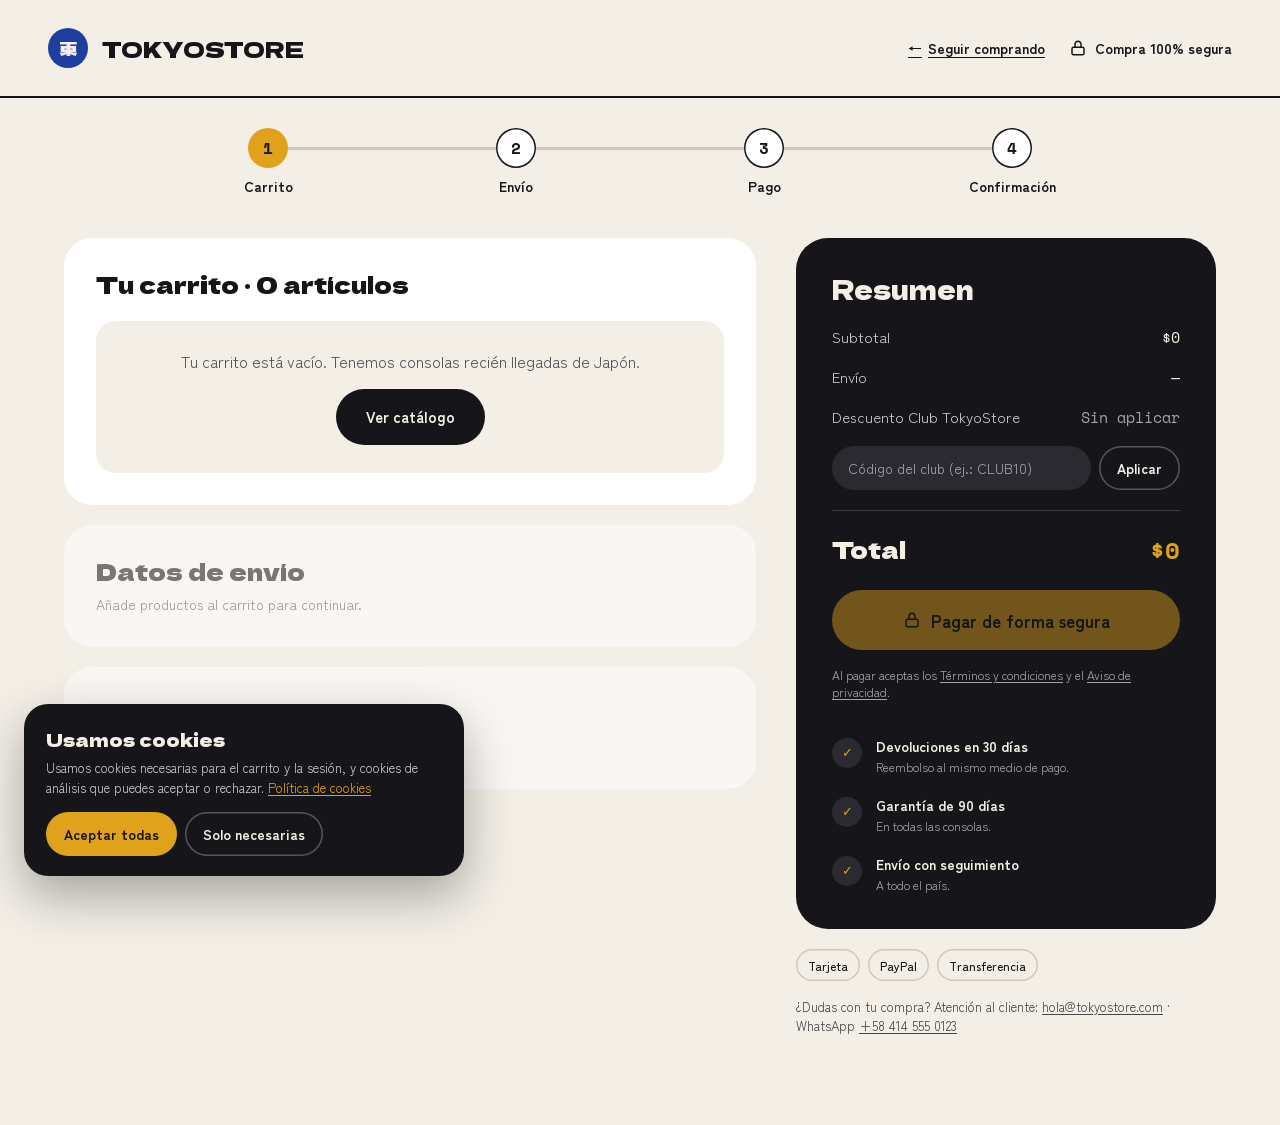
==== commit be50bf99: "Precios en dólares y ubicación en Maracaibo, Venezuela - Precios del catálogo, envío y totales en US" ====
--- a/carrito.html
+++ b/carrito.html
@@ -1,5 +1,5 @@
 <!doctype html>
-<html lang="es-CO">
+<html lang="es-VE">
 <head>
 <meta charset="utf-8">
 <meta name="viewport" content="width=device-width, initial-scale=1">
@@ -100,7 +100,7 @@
               <div class="field c3"><label for="s-name">Nombre completo</label><input class="input" id="s-name" name="nombre" autocomplete="name" required data-msg="Escribe tu nombre completo."></div>
               <div class="field c3"><label for="s-doc">Cédula o documento</label><input class="input" id="s-doc" name="documento" inputmode="numeric" pattern="[0-9]{6,12}" required data-msg="Escribe tu documento (solo números)."></div>
               <div class="field c3"><label for="s-email">Correo</label><input class="input" id="s-email" type="email" name="email" autocomplete="email" required></div>
-              <div class="field c3"><label for="s-phone">Celular</label><input class="input" id="s-phone" type="tel" name="celular" autocomplete="tel" inputmode="tel" pattern="[+0-9 ]{10,16}" required data-msg="Escribe un celular válido, por ejemplo 310 555 0123."></div>
+              <div class="field c3"><label for="s-phone">Celular</label><input class="input" id="s-phone" type="tel" name="celular" autocomplete="tel" inputmode="tel" pattern="[+0-9 ]{10,16}" required data-msg="Escribe un celular válido, por ejemplo 0414 555 0123."></div>
               <div class="field c4"><label for="s-addr">Dirección</label><input class="input" id="s-addr" name="direccion" autocomplete="street-address" placeholder="Calle, número, apartamento" required data-msg="Escribe la dirección de entrega."></div>
               <div class="field c2"><label for="s-city">Ciudad</label><input class="input" id="s-city" name="ciudad" autocomplete="address-level2" required data-msg="Escribe tu ciudad."></div>
               <div class="field c6"><label for="s-notes">Indicaciones para la entrega <span style="font-weight:400;color:var(--g55)">(opcional)</span></label><input class="input" id="s-notes" name="notas" placeholder="Ej.: dejar en portería"></div>
@@ -130,7 +130,7 @@
             <div class="field full"><label for="p-cuotas">Cuotas</label><select class="input" id="p-cuotas" name="cuotas"><option>1 cuota</option><option>3 cuotas</option><option>6 cuotas</option><option>12 cuotas</option></select></div>
           </div>
           <div class="pay-alt" id="payPaypal" hidden><b>Pagarás con PayPal.</b>Al tocar “Pagar de forma segura” te llevaremos a PayPal para aprobar el pago y volverás aquí para ver la confirmación.</div>
-          <div class="pay-alt" id="payTransfer" hidden><b>Transferencia bancaria.</b>Al confirmar te mostramos los datos de la cuenta de <span data-cfg="razonSocial">TokyoStore Retro S.A.S.</span>. Reservamos tus productos por 24 horas mientras recibimos el pago.</div>
+          <div class="pay-alt" id="payTransfer" hidden><b>Transferencia bancaria.</b>Al confirmar te mostramos los datos de la cuenta de <span data-cfg="razonSocial">TokyoStore Retro, C.A.</span>. Reservamos tus productos por 24 horas mientras recibimos el pago.</div>
           <p class="ssl-note"><svg class="icon" aria-hidden="true"><use href="#i-lock"></use></svg>Tus datos viajan cifrados (SSL) y TokyoStore no guarda el número completo de tu tarjeta.</p>
         </form>
       </section>
@@ -139,7 +139,7 @@
     <aside class="summary" aria-labelledby="sum-t">
       <div class="summary__box on-dark">
         <h2 id="sum-t">Resumen</h2>
-        <div class="sum-row"><span>Subtotal</span><span id="sumSub">$ 0</span></div>
+        <div class="sum-row"><span>Subtotal</span><span id="sumSub">$0</span></div>
         <div class="sum-row"><span>Envío</span><span id="sumShip">Gratis</span></div>
         <div class="sum-row" id="sumDiscRow"><span>Descuento Club TokyoStore</span><span id="sumDisc">– <span data-cfg="descuentoClub">10%</span></span></div>
         <form class="coupon" id="couponForm" novalidate>
@@ -148,7 +148,7 @@
           <button class="btn" type="submit">Aplicar</button>
         </form>
         <p class="coupon-msg" id="couponMsg" role="status" aria-live="polite"></p>
-        <div class="sum-total"><b>Total</b><span id="sumTotal">$ 0</span></div>
+        <div class="sum-total"><b>Total</b><span id="sumTotal">$0</span></div>
         <button class="btn btn-yellow btn-pay" type="button" id="payBtn"><svg class="icon" aria-hidden="true"><use href="#i-lock"></use></svg>Pagar de forma segura</button>
         <p class="form-msg" id="payMsg" role="status" aria-live="polite" style="color:var(--yellow)"></p>
         <small>Al pagar aceptas los <a href="legal.html#terminos">Términos y condiciones</a> y el <a href="legal.html#privacidad">Aviso de privacidad</a>.</small>
@@ -159,7 +159,7 @@
         </ul>
       </div>
       <p class="summary__pays" aria-label="Pagos aceptados"><span class="pay-pill">Tarjeta</span><span class="pay-pill">PayPal</span><span class="pay-pill">Transferencia</span></p>
-      <p class="summary__help">¿Dudas con tu compra? Atención al cliente: <a data-href="correo" href="mailto:hola@tokyostore.com" data-cfg="correo">hola@tokyostore.com</a> · WhatsApp <a data-href="whatsapp" href="https://wa.me/573105550123" data-cfg="whatsapp">+57 310 555 0123</a></p>
+      <p class="summary__help">¿Dudas con tu compra? Atención al cliente: <a data-href="correo" href="mailto:hola@tokyostore.com" data-cfg="correo">hola@tokyostore.com</a> · WhatsApp <a data-href="whatsapp" href="https://wa.me/584145550123" data-cfg="whatsapp">+58 414 555 0123</a></p>
     </aside>
   </div>
 
--- a/assets/css/styles.css
+++ b/assets/css/styles.css
@@ -473,8 +473,8 @@
 .seal b { display: block; font-size: 15px; line-height: 22px; }
 .seal p span { display: block; font-size: 12px; line-height: 17px; color: var(--gC9); }
 
-.steps { position: relative; margin: 43px -104px 0; display: grid; grid-template-columns: repeat(4, 1fr); }
-.steps::before { content: ''; position: absolute; left: calc(12.5% - 14px); right: calc(12.5% - 14px); top: 27px; height: 3px; background: var(--ink); }
+.steps { position: relative; margin: 43px -34px 0; display: grid; grid-template-columns: repeat(4, 240px); justify-content: space-between; }
+.steps::before { content: ''; position: absolute; left: 120px; right: 120px; top: 27px; height: 3px; background: var(--ink); }
 .step { position: relative; display: flex; flex-direction: column; align-items: center; text-align: center; }
 .step__n {
   width: 56px; height: 56px; border-radius: 50%; background: var(--paper); display: grid; place-items: center;
@@ -978,7 +978,8 @@
   .hero__art { transform: scale(.76); }
   .hero__title { font-size: 56px; line-height: 60px; }
   .nav { margin-left: 40px; }
-  .steps { margin-left: 0; margin-right: 0; }
+  .steps { margin-left: 0; margin-right: 0; grid-template-columns: repeat(4, 1fr); }
+  .steps::before { left: 12.5%; right: 12.5%; }
   .search__box, .search__box:focus-within { width: 150px; }
   .grid { gap: 20px; }
   .card--featured .card__img { width: 440px; margin-left: -30px; }
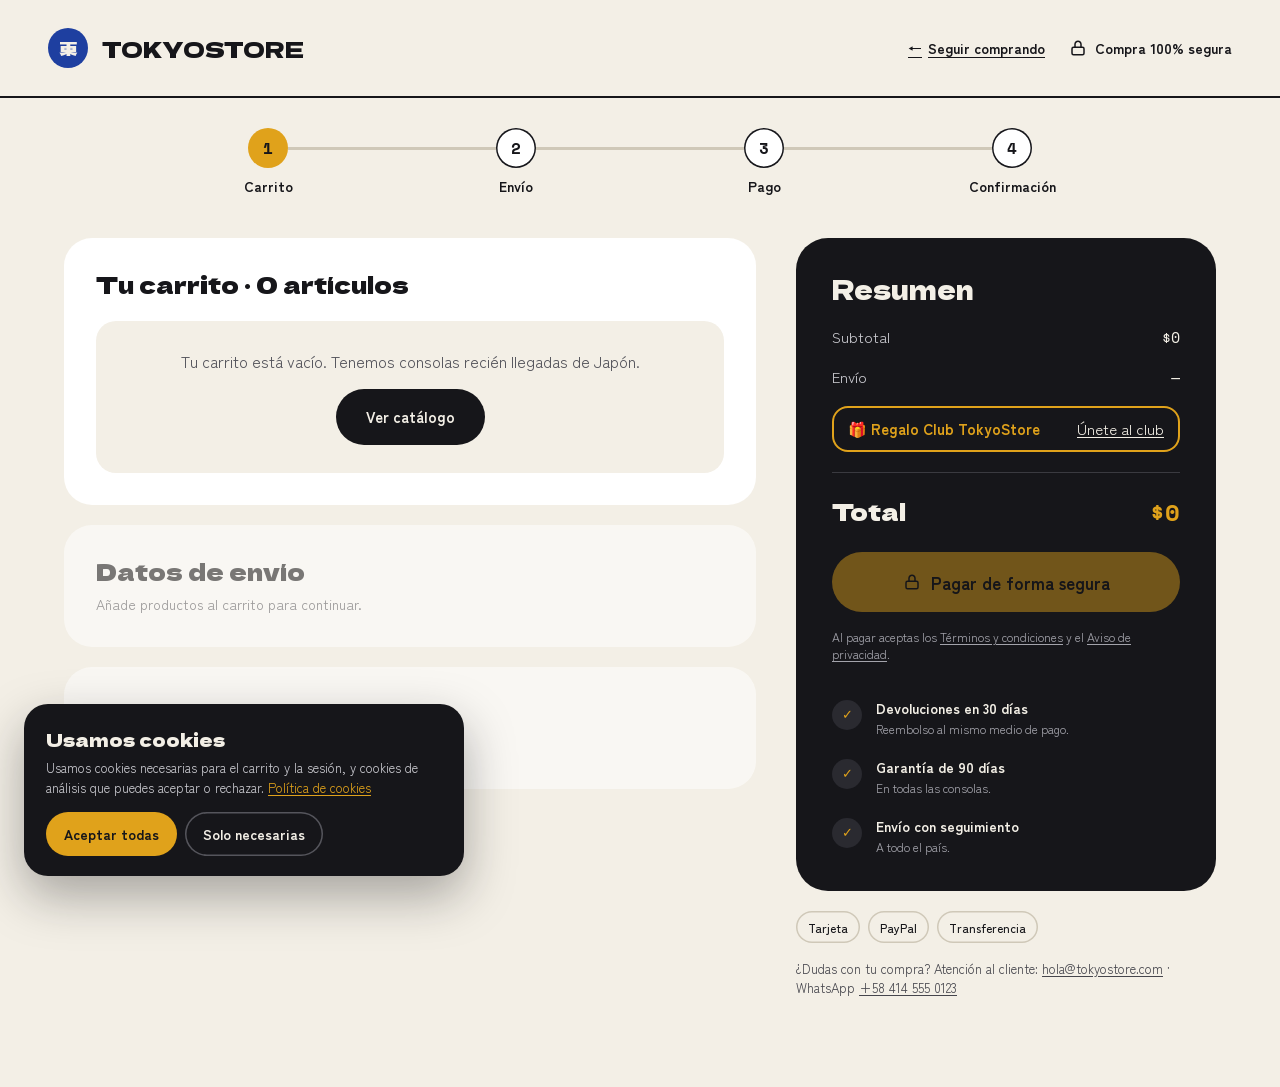
==== commit f493ac3c: "Barra sorteo en el inicio" ====
--- a/carrito.html
+++ b/carrito.html
@@ -14,10 +14,10 @@
 <link rel="preconnect" href="https://fonts.googleapis.com">
 <link rel="preconnect" href="https://fonts.gstatic.com" crossorigin>
 <link rel="stylesheet" href="https://fonts.googleapis.com/css2?family=Dela+Gothic+One&family=Space+Mono:wght@400;700&family=Zen+Kaku+Gothic+New:wght@400;500;700&display=swap">
-<link rel="stylesheet" href="assets/css/styles.css">
-<script src="assets/js/data.js" defer></script>
-<script src="assets/js/app.js" defer></script>
-<script src="assets/js/checkout.js" defer></script>
+<link rel="stylesheet" href="assets/css/styles.css?v=7">
+<script src="assets/js/data.js?v=7" defer></script>
+<script src="assets/js/app.js?v=7" defer></script>
+<script src="assets/js/checkout.js?v=7" defer></script>
 
 </head>
 <body data-page="carrito">
@@ -141,13 +141,7 @@
         <h2 id="sum-t">Resumen</h2>
         <div class="sum-row"><span>Subtotal</span><span id="sumSub">$0</span></div>
         <div class="sum-row"><span>Envío</span><span id="sumShip">Gratis</span></div>
-        <div class="sum-row" id="sumDiscRow"><span>Descuento Club TokyoStore</span><span id="sumDisc">– <span data-cfg="descuentoClub">10%</span></span></div>
-        <form class="coupon" id="couponForm" novalidate>
-          <label class="sr-only" for="coupon">Código de descuento</label>
-          <input id="coupon" name="coupon" placeholder="Código del club (ej.: CLUB10)" autocomplete="off">
-          <button class="btn" type="submit">Aplicar</button>
-        </form>
-        <p class="coupon-msg" id="couponMsg" role="status" aria-live="polite"></p>
+        <div class="sum-row sum-gift" id="sumGiftRow"><span>🎁 Regalo Club TokyoStore</span><span id="sumGift"><a href="index.html#club">Únete al club</a></span></div>
         <div class="sum-total"><b>Total</b><span id="sumTotal">$0</span></div>
         <button class="btn btn-yellow btn-pay" type="button" id="payBtn"><svg class="icon" aria-hidden="true"><use href="#i-lock"></use></svg>Pagar de forma segura</button>
         <p class="form-msg" id="payMsg" role="status" aria-live="polite" style="color:var(--yellow)"></p>
--- a/assets/css/styles.css
+++ b/assets/css/styles.css
@@ -304,18 +304,19 @@
 /* =========================================================================
    LANDING PAGE · CLUB (barra)
    ========================================================================= */
-.lead { padding: 22px 0; }
+.lead { padding: 22px 0 44px; }
 .lead__bar {
   position: relative; background: var(--red); color: var(--paper); border-radius: 53px; min-height: 106px;
   display: flex; align-items: center; gap: 18px; padding: 16px 16px 16px 16px;
 }
-.lead__badge {
-  width: 74px; height: 74px; border-radius: 50%; background: var(--yellow); color: var(--ink); flex: none;
-  display: grid; place-items: center; font-family: var(--f-display); font-size: 30px; line-height: 1;
-}
+.lead__badge { width: 84px; height: 84px; flex: none; object-fit: contain; margin-left: 6px; }
 .lead__copy { flex: 1; min-width: 0; }
 .lead__title { font-family: var(--f-display); font-weight: 400; font-size: 24px; line-height: 35px; }
 .lead__text { font-size: 15px; line-height: 22px; margin-top: 3px; }
+.lead__perks { display: flex; flex-wrap: wrap; gap: 8px; margin-top: 8px; }
+.lead__perk { display: inline-flex; align-items: center; gap: 6px; height: 34px; padding: 0 14px; border-radius: 999px; background: rgba(243,239,230,.16); font-size: 14px; font-weight: 600; white-space: nowrap; }
+.lead__perk--gift { background: var(--yellow); color: var(--ink); font-size: 15px; height: 38px; padding: 0 18px; box-shadow: 0 0 0 3px rgba(224,162,27,.35); }
+.lead__perk--gift span { font-size: 18px; }
 .lead__form { display: flex; gap: 12px; flex: none; }
 .field-pill {
   width: 330px; height: 56px; border-radius: 28px; border: 0; background: #fff; padding: 0 24px;
@@ -648,6 +649,11 @@
 .club__perks { margin-top: 70px; display: grid; gap: 0; }
 .club__perks li { display: flex; gap: 10px; font-size: 16px; line-height: 30px; }
 .club__perks li::before { content: ''; width: 15px; height: 15px; border-radius: 50%; background: var(--paper); flex: none; margin-top: 8px; }
+.club__perks li.perk--gift { align-items: center; gap: 14px; margin-bottom: 12px; padding: 14px 18px; border-radius: 20px; background: var(--yellow); color: var(--ink); line-height: 24px; }
+.club__perks li.perk--gift::before { display: none; }
+.club__perks .perk__ico { font-size: 30px; line-height: 1; flex: none; }
+.club__perks li.perk--gift b { display: block; font-size: 18px; }
+.club__perks li.perk--gift small { display: block; font-size: 14px; }
 .club__form {
   position: relative; align-self: start; margin-top: -4px; background: var(--paper-2); color: var(--ink); border-radius: 28px;
   padding: 28px 36px 26px 36px; transform: rotate(1.5deg); width: 440px; box-shadow: 0 24px 0 rgba(22,22,26,.25);
@@ -917,6 +923,12 @@
 .sum-row span:first-child { color: var(--gC9); }
 .sum-row span:last-child { font-family: var(--f-mono); text-align: right; }
 .sum-row.is-off span:last-child { color: var(--gA3); }
+.sum-row.sum-gift { align-items: center; padding: 12px 16px; border-radius: 16px; background: var(--yellow); color: var(--ink); font-weight: 700; }
+.sum-row.sum-gift span:first-child, .sum-row.sum-gift span:last-child { color: var(--ink); font-family: inherit; }
+.sum-row.sum-gift.is-off { background: transparent; box-shadow: inset 0 0 0 2px var(--yellow); }
+.sum-row.sum-gift.is-off span:first-child { color: var(--yellow); }
+.sum-row.sum-gift.is-off span:last-child { color: var(--paper); font-weight: 400; }
+.sum-row.sum-gift.is-off a { text-decoration: underline; text-underline-offset: 2px; }
 .coupon { margin-top: 18px; display: flex; gap: 8px; }
 .coupon input { flex: 1; min-width: 0; height: 44px; border-radius: 22px; border: 0; padding: 0 16px; background: var(--g2a); color: var(--paper); outline: 0; font-size: 14px; }
 .coupon input::placeholder { color: var(--gA3); }
